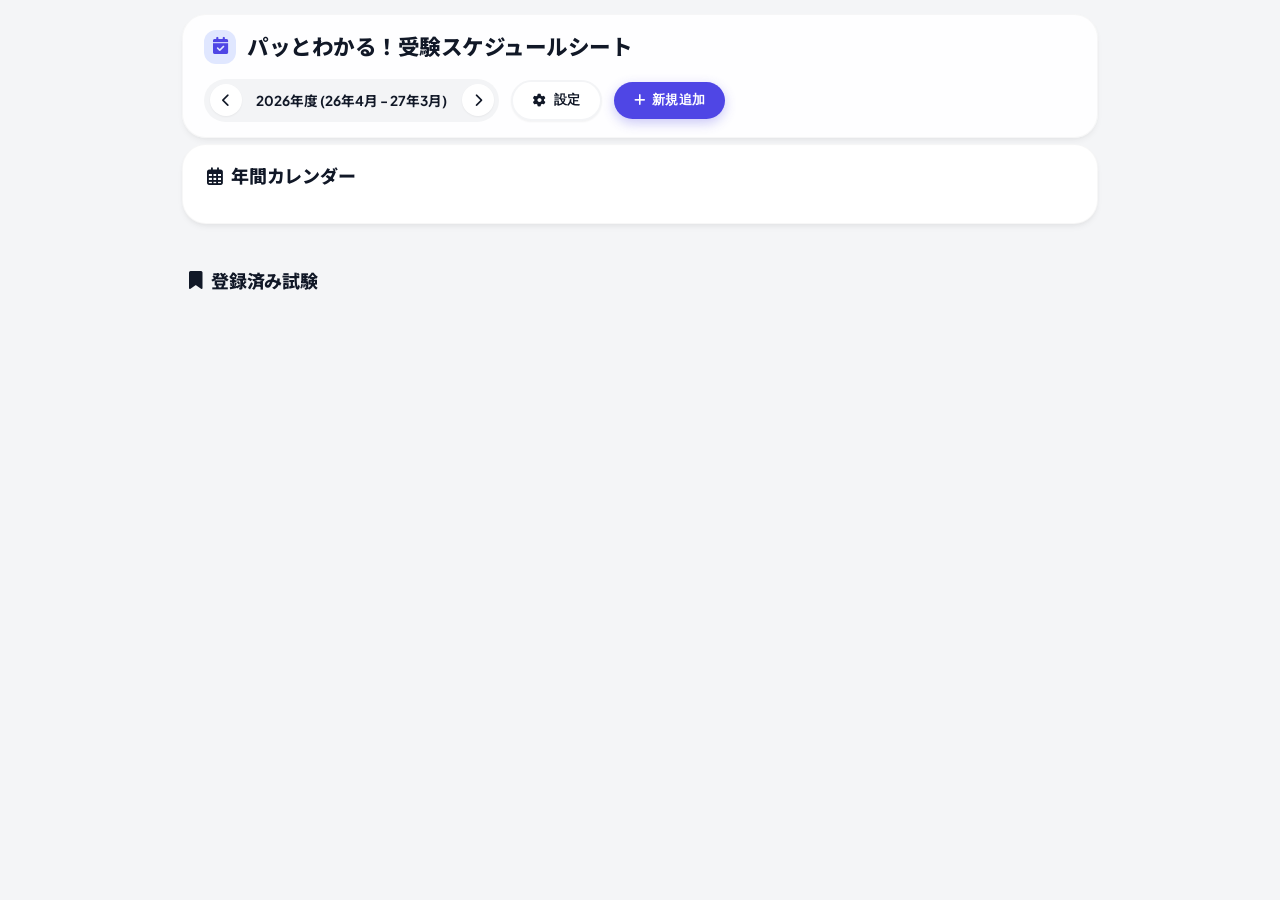
==== exam-scheduler/index.html @ 5efe6272 "Make Google login optional and move it to settings" ====
<!DOCTYPE html>
<html lang="ja">
<head>
    <meta charset="UTF-8">
    <meta name="viewport" content="width=device-width, initial-scale=1.0">
    <meta name="description" content="資格試験スケジュール管理アプリ - 年間カレンダーで一元管理">
    <title>資格試験 スケジュール管理</title>
    <link rel="preconnect" href="https://fonts.googleapis.com">
    <link rel="preconnect" href="https://fonts.gstatic.com" crossorigin>
    <link href="https://fonts.googleapis.com/css2?family=Inter:wght@300;400;500;600;700;800&family=Noto+Sans+JP:wght@300;400;500;600;700&display=swap" rel="stylesheet">
    <link rel="stylesheet" href="https://cdnjs.cloudflare.com/ajax/libs/font-awesome/6.5.1/css/all.min.css">
    <link rel="stylesheet" href="style.css">
</head>
<body>
    <div class="app-container">
        <!-- ヘッダー -->
        <header class="header">
            <h1>
                <a href="#" onclick="location.reload(); return false;" style="text-decoration:none; color:inherit; display:flex; align-items:center; gap:0.8rem;">
                    <i class="fas fa-calendar-check"></i> パッとわかる！受験スケジュールシート
                </a>
            </h1>
            <div class="header-actions">
                <!-- 年度切り替えUI -->
                <div class="fiscal-year-nav">
                    <button id="prev-year" aria-label="前の年度"><i class="fas fa-chevron-left"></i></button>
                    <span id="current-fiscal-year">2026年度 (26年4月 - 27年3月)</span>
                    <button id="next-year" aria-label="次の年度"><i class="fas fa-chevron-right"></i></button>
                </div>
                <button class="btn btn-secondary" id="btn-settings" title="データ管理"><i class="fas fa-cog"></i> <span class="action-text">設定</span></button>
                <button class="btn btn-primary" id="btn-add-exam"><i class="fas fa-plus"></i> <span class="action-text">新規追加</span></button>
            </div>
        </header>

        <!-- ミニカレンダー -->
        <section class="mini-calendar-section">
            <h2 class="section-heading"><i class="far fa-calendar-alt"></i> 年間カレンダー</h2>
            <div id="mini-calendar" class="mini-calendar-grid"></div>
        </section>



        <!-- 登録済み試験リスト -->
        <section>
            <h2 class="section-heading"><i class="fas fa-bookmark"></i> 登録済み試験</h2>
            <div id="exam-list" class="exam-list"></div>
        </section>
    </div>

    <!-- 試験登録・編集モーダル -->
    <div id="exam-modal" class="modal hidden">
        <div class="modal-content">
            <div class="modal-header">
                <h2 id="modal-title">資格試験を追加</h2>
                <button class="btn-close" id="btn-close-modal">&times;</button>
            </div>
            <div class="modal-body">
                <form id="exam-form">
                    <input type="hidden" id="exam-id">
                    <input type="hidden" id="edit-date-idx">
                    
                    <div class="form-group">
                        <label for="exam-name">資格試験名 <span class="required">*</span></label>
                        <input type="text" id="exam-name" required placeholder="例: TOEIC L&R, ITパスポート">
                        <div id="recent-exams-container" style="margin-top: 0.6rem; display: flex; gap: 0.5rem; flex-wrap: wrap; align-items: center;"></div>
                    </div>

                    <div id="exam-dates-container" class="exam-dates-container">
                        <!-- 日程行が動的に追加される -->
                    </div>
                    <button type="button" id="btn-add-date-row" class="btn btn-secondary" style="width: 100%; margin-bottom: 1rem;">
                        <i class="fas fa-plus"></i> 別の日程を追加
                    </button>
                    <button type="button" id="btn-delete-date" class="btn btn-secondary" style="width: 100%; margin-bottom: 1rem; color: var(--danger-color); border-color: var(--danger-color); display: none;">
                        <i class="fas fa-trash"></i> この日程を削除
                    </button>

                    <div class="form-actions">
                        <button type="button" id="btn-cancel" class="btn btn-secondary">キャンセル</button>
                        <button type="submit" class="btn btn-primary">保存する</button>
                    </div>
                </form>
            </div>
        </div>
    </div>

    <!-- 設定モーダル -->
    <div id="settings-modal" class="modal hidden">
        <div class="modal-content" style="max-width: 420px;">
            <div class="modal-header">
                <h2><i class="fas fa-cog"></i> データ管理・設定</h2>
                <button class="btn-close btn-close-large" id="btn-close-settings">&times;</button>
            </div>
            <div class="modal-body">
                <div class="setting-group">
                    <h3 class="setting-title"><i class="fas fa-cloud"></i> クラウド連携 (同期)</h3>
                    <div id="auth-unlogged">
                        <p class="setting-desc">Googleアカウントでログインすると、データをクラウドに保存し、複数の端末で同期できます。</p>
                        <button id="btn-login-google" class="btn btn-primary" style="width:100%;"><i class="fab fa-google"></i> Googleでログイン</button>
                    </div>
                    <div id="auth-logged" class="hidden">
                        <div style="display: flex; align-items: center; gap: 1rem; margin-bottom: 1rem;">
                            <img id="user-avatar" src="" alt="User" class="user-avatar" style="width:48px; height:48px;">
                            <div style="flex: 1; text-align: left; overflow: hidden;">
                                <div style="font-weight: 700; font-size: 0.95rem; color: var(--text-primary); white-space: nowrap; overflow: hidden; text-overflow: ellipsis;" id="user-name">ユーザー</div>
                                <div style="font-size: 0.75rem; color: var(--text-secondary); white-space: nowrap; overflow: hidden; text-overflow: ellipsis;" id="user-email">email@example.com</div>
                            </div>
                        </div>
                        <button id="btn-logout" class="btn btn-secondary" style="width:100%;"><i class="fas fa-sign-out-alt"></i> ログアウト</button>
                    </div>
                </div>
                <div class="setting-group">
                    <h3 class="setting-title"><i class="fas fa-download"></i> データのバックアップ</h3>
                    <p class="setting-desc">現在のすべてのデータをファイルとして書き出します。</p>
                    <button type="button" id="btn-export-data" class="btn btn-primary" style="width: 100%;"><i class="fas fa-download"></i> バックアップを保存</button>
                </div>
                <div class="setting-group">
                    <h3 class="setting-title"><i class="fas fa-upload"></i> データの復元</h3>
                    <p class="setting-desc">保存したファイルからデータを読み込みます。</p>
                    <label class="btn btn-secondary btn-file-upload">
                        <i class="fas fa-upload"></i> ファイルを選択して復元
                        <input type="file" id="file-import-data" accept=".json" style="display: none;">
                    </label>
                </div>
            </div>
        </div>
    </div>
    </div>

    <!-- Firebase SDK (Compat) -->
    <script src="https://www.gstatic.com/firebasejs/10.12.2/firebase-app-compat.js"></script>
    <script src="https://www.gstatic.com/firebasejs/10.12.2/firebase-auth-compat.js"></script>
    <script src="https://www.gstatic.com/firebasejs/10.12.2/firebase-firestore-compat.js"></script>

    <script src="app.js"></script>
    <script src="script.js"></script>
</body>
</html>
---- exam-scheduler/style.css ----
/* ===========================
   CSS Variables & Base (Vibrant SaaS / Bento UI)
   =========================== */
@import url('https://fonts.googleapis.com/css2?family=Plus+Jakarta+Sans:wght@400;500;600;700;800&family=Noto+Sans+JP:wght@400;500;700;900&display=swap');

:root {
    --primary-color: #4f46e5; /* Deep Indigo */
    --primary-hover: #4338ca;
    --primary-light: #e0e7ff;
    --secondary-color: #f97316; /* Vibrant Orange */
    --secondary-light: #ffedd5;
    
    --success-color: #10b981;
    --warning-color: #f59e0b;
    --danger-color: #ef4444;
    
    --bg-body: #f4f5f7; /* Very light gray for bento background */
    --bg-card: #ffffff;
    
    --text-primary: #111827; /* Near black */
    --text-secondary: #6b7280;
    
    --border-color: #e5e7eb;
    --border-light: #f3f4f6;
    
    --radius: 24px; /* Bento box heavy rounding */
    --radius-sm: 12px;
    --radius-pill: 9999px;
    
    --shadow-sm: 0 1px 2px 0 rgba(0, 0, 0, 0.05);
    --shadow: 0 4px 6px -1px rgba(0, 0, 0, 0.05), 0 2px 4px -1px rgba(0, 0, 0, 0.03);
    --shadow-lg: 0 10px 15px -3px rgba(0, 0, 0, 0.05), 0 4px 6px -2px rgba(0, 0, 0, 0.025);
    --shadow-hover: 0 20px 25px -5px rgba(0, 0, 0, 0.05), 0 10px 10px -5px rgba(0, 0, 0, 0.02);
}

*, *::before, *::after { margin: 0; padding: 0; box-sizing: border-box; }
html { scroll-behavior: smooth; font-size: 90%; }

body {
    font-family: 'Plus Jakarta Sans', 'Noto Sans JP', sans-serif;
    background: var(--bg-body);
    color: var(--text-primary);
    line-height: 1.6;
    padding-top: 10rem; /* Fixedヘッダーのための確実な余白 */
    padding-bottom: 3rem;
}

/* ===========================
   Layout & Cards (Bento Style)
   =========================== */
.app-container { max-width: 960px; margin: 0 auto; padding: 0 1.5rem; display: flex; flex-direction: column; gap: 1.5rem; }

/* Base Card Style */
.bento-card {
    background: var(--bg-card);
    border-radius: var(--radius);
    box-shadow: var(--shadow);
    border: 1px solid rgba(0,0,0,0.03);
    transition: transform 0.3s cubic-bezier(0.4, 0, 0.2, 1), box-shadow 0.3s cubic-bezier(0.4, 0, 0.2, 1);
}

.header {
    position: fixed;
    top: 1rem;
    left: 1.5rem;
    right: 1.5rem;
    z-index: 100;
    max-width: calc(960px - 3rem);
    margin: 0 auto;
    display: flex; align-items: center; justify-content: space-between;
    flex-wrap: wrap; gap: 1rem; 
    padding: 1rem 1.5rem; 
    background: rgba(255, 255, 255, 0.9);
    backdrop-filter: blur(10px); -webkit-backdrop-filter: blur(10px);
    border-radius: var(--radius); 
    box-shadow: var(--shadow);
    border: 1px solid rgba(0,0,0,0.03);
    transition: transform 0.4s cubic-bezier(0.4, 0, 0.2, 1), box-shadow 0.3s;
}

.header.header-hidden {
    transform: translateY(-150%);
    box-shadow: none;
}

.header h1 {
    font-size: 1.5rem; font-weight: 800; color: var(--text-primary);
    display: flex; align-items: center; gap: 0.8rem;
    letter-spacing: -0.5px;
}
.header h1 i { color: var(--primary-color); background: var(--primary-light); padding: 0.6rem; border-radius: var(--radius-sm); font-size: 1.2rem; }

.header-actions { display: flex; align-items: center; gap: 0.8rem; flex-wrap: wrap; }
@media (max-width: 768px) { .header-actions .action-text { display: none; } .header { padding: 1.5rem; } }

.fiscal-year-nav {
    display: flex; align-items: center; gap: 0.5rem;
    font-weight: 700; font-size: 0.95rem; color: var(--text-primary);
    background: var(--border-light); padding: 0.4rem; border-radius: var(--radius-pill);
}
.fiscal-year-nav button {
    background: var(--bg-card); border: none; box-shadow: var(--shadow-sm);
    border-radius: 50%; width: 32px; height: 32px; display: flex; align-items: center; justify-content: center;
    cursor: pointer; color: var(--text-primary); transition: all 0.2s;
}
.fiscal-year-nav button:hover { background: var(--primary-color); color: white; transform: scale(1.05); }
.fiscal-year-nav span { padding: 0 0.5rem; }

.section-heading {
    font-size: 1.25rem; font-weight: 800; margin: 0 0 1rem 0.5rem;
    display: flex; align-items: center; gap: 0.6rem;
    color: var(--text-primary); letter-spacing: -0.3px;
}

/* ===========================
   Buttons (Vibrant & Tactile)
   =========================== */
.btn {
    display: inline-flex; align-items: center; justify-content: center; gap: 0.5rem;
    padding: 0.7rem 1.4rem; border: none; border-radius: var(--radius-pill);
    font-weight: 700; font-size: 0.9rem; cursor: pointer; transition: all 0.2s cubic-bezier(0.4, 0, 0.2, 1);
    text-decoration: none; position: relative; letter-spacing: 0.2px;
}
.btn:active { transform: scale(0.96); }

.btn-primary { 
    background: var(--primary-color); color: white; 
    box-shadow: 0 4px 12px rgba(79, 70, 229, 0.3);
}
.btn-primary:hover { 
    background: var(--primary-hover); 
    transform: translateY(-2px); 
    box-shadow: 0 6px 16px rgba(79, 70, 229, 0.4); 
}

.btn-secondary { 
    background: var(--bg-card); color: var(--text-primary); 
    border: 2px solid var(--border-light); box-shadow: var(--shadow-sm);
}
.btn-secondary:hover { 
    border-color: var(--border-color); background: var(--border-light); 
    transform: translateY(-2px);
}

/* Archive button tooltip */
.btn-tooltip {
    display: none; position: absolute; bottom: calc(100% + 12px); left: 50%;
    transform: translateX(-50%); background: var(--text-primary); color: white;
    padding: 0.8rem 1.2rem; border-radius: var(--radius-sm); font-size: 0.8rem;
    font-weight: 500; white-space: nowrap; z-index: 100; box-shadow: var(--shadow-lg);
    line-height: 1.6; pointer-events: none;
}
.btn-tooltip::after {
    content: ''; position: absolute; top: 100%; left: 50%;
    transform: translateX(-50%); border: 6px solid transparent;
    border-top-color: var(--text-primary);
}
#btn-archive:hover .btn-tooltip { display: block; animation: tooltipFadeIn 0.2s ease forwards; }
@keyframes tooltipFadeIn { from { opacity: 0; transform: translateX(-50%) translateY(8px); } to { opacity: 1; transform: translateX(-50%) translateY(0); } }

/* ===========================
   Mini Calendar (Bento Grid)
   =========================== */
.mini-calendar-section {
    background: var(--bg-card); border-radius: var(--radius);
    padding: 1.2rem; box-shadow: var(--shadow); border: 1px solid rgba(0,0,0,0.03);
    margin-bottom: 1.5rem;
}
.mini-calendar-grid { display: grid; grid-template-columns: repeat(4, 1fr); gap: 0.8rem; }
@media (max-width: 1024px) { .mini-calendar-grid { grid-template-columns: repeat(3, 1fr); } }
@media (max-width: 768px) { .mini-calendar-grid { grid-template-columns: repeat(2, 1fr); gap: 0.5rem; } }

.mini-month {
    background: var(--bg-body); border-radius: var(--radius-sm);
    padding: 0.6rem;
}
.mini-month-name { text-align: left; font-weight: 800; font-size: 1rem; color: var(--text-primary); margin-bottom: 0.4rem; padding-left: 0.2rem; }
.mini-days-header { display: grid; grid-template-columns: repeat(7, 1fr); text-align: center; font-weight: 700; color: var(--text-secondary); font-size: 0.75rem; margin-bottom: 0.2rem; }
.mini-days-grid { display: grid; grid-template-columns: repeat(7, 1fr); text-align: center; gap: 1px; }
.mini-day {
    aspect-ratio: 1; display: flex; align-items: center; justify-content: center;
    font-size: 0.8rem; font-weight: 700; border-radius: 50%; position: relative; cursor: default;
    color: var(--text-primary); transition: all 0.2s;
}
.mini-day.empty { visibility: hidden; }

/* Vibrant highlights */
.mini-day.has-exam { background: var(--primary-color); color: white; box-shadow: 0 2px 8px rgba(79, 70, 229, 0.4); }
.mini-day.has-apply { background: var(--secondary-color); color: white; box-shadow: 0 2px 8px rgba(249, 115, 22, 0.4); }
.mini-day.has-apply-end { background: var(--danger-color); color: white; box-shadow: 0 2px 8px rgba(239, 68, 68, 0.4); }
.mini-day.has-both { background: linear-gradient(135deg, var(--primary-color), var(--secondary-color)); color: white; box-shadow: 0 2px 8px rgba(79, 70, 229, 0.3); }

.mini-day.has-exam-finished { background: var(--primary-light); color: var(--primary-color); border: 2px dashed #818cf8; font-weight: 800; }
.mini-day.has-apply-finished { background: var(--secondary-light); color: #c2410c; border: 2px dashed #fb923c; font-weight: 800; }
.mini-day.has-apply-end-finished { background: #fee2e2; color: #b91c1c; border: 2px dashed #f87171; font-weight: 800; }

.mini-day.has-apply-period { background: rgba(249, 115, 22, 0.15); border-top: 2px dotted rgba(249, 115, 22, 0.4); border-bottom: 2px dotted rgba(249, 115, 22, 0.4); border-radius: 0; }
.mini-day.has-apply-period-finished { background: rgba(249, 115, 22, 0.05); border-top: 2px dotted rgba(249, 115, 22, 0.2); border-bottom: 2px dotted rgba(249, 115, 22, 0.2); border-radius: 0; }

.mini-day.clickable { cursor: pointer; }
.mini-day.clickable:hover { transform: scale(1.2) translateY(-2px); z-index: 5; }

.mini-day:not(.has-exam):not(.has-apply):not(.has-both).day-sunday { color: var(--danger-color); }
.mini-day:not(.has-exam):not(.has-apply):not(.has-both).day-saturday { color: var(--primary-color); }

/* Today indicator */
.mini-day.is-today { 
    border: 2px solid var(--primary-color); font-weight: 900; 
}
.mini-day.is-today:not(.has-exam):not(.has-apply):not(.has-both) {
    color: var(--primary-color);
    background: white;
}

/* Modern Glass Tooltip */
.modern-tooltip {
    display: none; position: absolute; bottom: calc(100% + 12px); left: 50%;
    transform: translateX(-50%); 
    background: rgba(17, 24, 39, 0.85); backdrop-filter: blur(12px); -webkit-backdrop-filter: blur(12px);
    color: white; padding: 0.6rem 1rem;
    border-radius: var(--radius-sm); z-index: 50; min-width: 180px; 
    box-shadow: 0 10px 30px rgba(0,0,0,0.2);
    pointer-events: none; border: 1px solid rgba(255,255,255,0.1);
}
.modern-tooltip::after {
    content: ''; position: absolute; top: 100%; left: 50%;
    transform: translateX(-50%); border: 6px solid transparent;
    border-top-color: rgba(17, 24, 39, 0.85);
}
.mini-day:hover .modern-tooltip { display: block; animation: tooltipFadeIn 0.2s ease forwards; }
.tooltip-event { display: flex; align-items: center; gap: 0.5rem; padding: 0.4rem 0; font-size: 0.75rem; }
.tooltip-event + .tooltip-event, .tooltip-memo + .tooltip-event { border-top: 1px solid rgba(255,255,255,0.1); }
.tooltip-dot { width: 8px; height: 8px; border-radius: 50%; flex-shrink: 0; }
.tooltip-dot.exam { background: #818cf8; box-shadow: 0 0 8px #818cf8; }
.tooltip-dot.apply { background: #fb923c; box-shadow: 0 0 8px #fb923c; }
.tooltip-dot.apply-end { background: #ef4444; box-shadow: 0 0 8px #ef4444; }
.tooltip-name { flex: 1; white-space: nowrap; overflow: hidden; text-overflow: ellipsis; font-weight: 600; }
.tooltip-days { font-weight: 800; color: #a5b4fc; white-space: nowrap; }

/* Holiday Tooltip styling */
.tooltip-holiday {
    font-size: 0.75rem; font-weight: 700; color: #fca5a5; 
    margin-bottom: 0.3rem;
    display: flex; align-items: center; gap: 0.4rem;
}

/* ===========================
   Exam Cards (List View)
   =========================== */
.exam-list { display: grid; gap: 1.5rem; grid-template-columns: repeat(auto-fill, minmax(350px, 1fr)); }
.exam-card {
    background: var(--bg-card); border-radius: var(--radius);
    padding: 1.5rem; box-shadow: var(--shadow); border: 1px solid rgba(0,0,0,0.03);
    transition: all 0.3s cubic-bezier(0.4, 0, 0.2, 1);
    display: flex; flex-direction: column;
}
.exam-card:hover { box-shadow: var(--shadow-hover); transform: translateY(-4px); }

.exam-card-header { display: flex; justify-content: space-between; align-items: flex-start; margin-bottom: 1.2rem; gap: 1rem;}
.exam-card-title { font-size: 1.15rem; font-weight: 800; line-height: 1.3; color: var(--text-primary); }

.exam-status-badge {
    padding: 0.3rem 0.8rem; border-radius: var(--radius-pill); font-size: 0.7rem; font-weight: 800;
    white-space: nowrap; letter-spacing: 0.5px; text-transform: uppercase;
}
.status-planning { background: #f3f4f6; color: #4b5563; }
.status-applying { background: var(--secondary-light); color: #c2410c; }
.status-applied { background: var(--primary-light); color: var(--primary-color); }
.status-studying { background: #d1fae5; color: #047857; }
.status-finished { background: #f3e8ff; color: #6d28d9; }

.clickable-status { cursor: pointer; transition: all 0.2s; user-select: none; box-shadow: 0 2px 4px rgba(0,0,0,0.05); }
.clickable-status:hover { filter: brightness(0.95); transform: translateY(-1px); box-shadow: 0 4px 6px rgba(0,0,0,0.1); }
.clickable-status:active { transform: translateY(1px); box-shadow: none; }

/* Tabs */
.card-tabs { display: flex; background: var(--bg-body); padding: 0.3rem; border-radius: var(--radius-sm); margin-bottom: 1.2rem; }
.card-tab {
    flex: 1; background: none; border: none; padding: 0.5rem 0; border-radius: 8px;
    font-size: 0.8rem; font-weight: 700; color: var(--text-secondary);
    cursor: pointer; transition: all 0.2s;
}
.card-tab.active { background: var(--bg-card); color: var(--primary-color); box-shadow: var(--shadow-sm); }
.card-tab:hover:not(.active) { color: var(--text-primary); }
.card-tab-content { flex: 1; min-height: 240px; display: flex; flex-direction: column; justify-content: flex-start; }
.card-tab-content.hidden { display: none !important; }

/* Tab Content: Details */
.exam-details { background: var(--bg-body); padding: 1rem; border-radius: var(--radius-sm); }
.detail-row { display: flex; align-items: flex-start; gap: 0.8rem; margin-bottom: 0.8rem; font-size: 0.85rem; color: var(--text-secondary); }
.detail-row:last-child { margin-bottom: 0; }
.detail-row i { width: 16px; color: var(--primary-color); margin-top: 0.2rem; }
.exam-link-btn { color: var(--primary-color); text-decoration: none; font-weight: 700; background: var(--primary-light); padding: 0.2rem 0.6rem; border-radius: var(--radius-sm); transition: all 0.2s; }
.exam-link-btn:hover { background: var(--primary-color); color: white; }

.clickable-date { cursor: pointer; transition: color 0.2s; position: relative; display: inline-flex; align-items: center; }
.clickable-date:hover { color: var(--primary-color) !important; }
.clickable-date::after { content: '\f044'; font-family: "Font Awesome 6 Free"; font-weight: 900; margin-left: 0.5rem; font-size: 0.85em; opacity: 0; color: var(--primary-color); transition: all 0.2s; transform: translateX(-4px); }
.clickable-date:hover::after { opacity: 1; transform: translateX(0); }

/* Tab Content: Memo */
.memo-list { list-style: none; padding: 0; margin: 0 0 1rem 0; max-height: 200px; overflow-y: auto; padding-right: 0.5rem; display: flex; flex-direction: column; gap: 0.5rem; }
.memo-list::-webkit-scrollbar { width: 6px; }
.memo-list::-webkit-scrollbar-track { background: var(--bg-body); border-radius: 10px; }
.memo-list::-webkit-scrollbar-thumb { background: #cbd5e1; border-radius: 10px; }

.memo-item { padding: 0.8rem; background: var(--bg-body); border-radius: var(--radius-sm); position: relative; border-left: 3px solid var(--primary-color); }
.memo-header { display: flex; justify-content: space-between; margin-bottom: 0.3rem; padding-right: 1.5rem; }
.memo-badge { font-size: 0.65rem; font-weight: 800; background: var(--border-light); padding: 0.2rem 0.5rem; border-radius: var(--radius-pill); color: var(--text-secondary); }
.memo-text { font-size: 0.85rem; color: var(--text-primary); white-space: pre-wrap; line-height: 1.5; font-weight: 500; }
.memo-delete { position: absolute; top: 0.6rem; right: 0.6rem; background: none; border: none; color: var(--text-secondary); cursor: pointer; transition: color 0.2s; font-size: 1rem; }
.memo-delete:hover { color: var(--danger-color); transform: scale(1.1); }

.memo-input-group { display: flex; flex-direction: column; gap: 0.5rem; background: var(--bg-body); padding: 0.8rem; border-radius: var(--radius-sm); }
.memo-input-group textarea { width: 100%; padding: 0.6rem; border: 2px solid var(--border-light); border-radius: var(--radius-sm); font-size: 0.85rem; resize: vertical; min-height: 60px; font-family: inherit; font-weight: 500;}
.memo-input-group textarea:focus { outline: none; border-color: var(--primary-color); }
.memo-controls { display: flex; gap: 0.5rem; }
.memo-controls select { flex: 1; padding: 0.5rem; border: 2px solid var(--border-light); border-radius: var(--radius-sm); font-size: 0.8rem; font-weight: 600; color: var(--text-primary); cursor: pointer;}
.memo-controls button { padding: 0.5rem 1.2rem; background: var(--text-primary); color: white; border: none; border-radius: var(--radius-sm); font-weight: 700; cursor: pointer; transition: all 0.2s; }
.memo-controls button:hover { background: var(--primary-color); transform: translateY(-1px); }

/* Tooltip Memo */
.tooltip-memo { font-size: 0.7rem; color: rgba(255,255,255,0.9); display: flex; gap: 0.4rem; align-items: flex-start; line-height: 1.3; padding: 0.3rem 0; }
.tooltip-event + .tooltip-memo { border-top: 2px solid rgba(255,255,255,0.6); padding-top: 0.5rem; margin-top: 0.2rem; }
.tooltip-memo + .tooltip-memo { border-top: 1px dashed rgba(255,255,255,0.2); padding-top: 0.4rem; margin-top: 0.1rem; }
.tooltip-memo i { margin-top: 0.1rem; color: #fbbf24; }

/* Card Actions */
.exam-card-actions { display: flex; justify-content: flex-end; align-items: center; margin-top: 1.5rem; }
.action-buttons { display: flex; gap: 0.5rem; }
.btn-action {
    background: var(--bg-body); border: none; border-radius: 50%; width: 36px; height: 36px;
    display: flex; align-items: center; justify-content: center;
    cursor: pointer; color: var(--text-secondary); transition: all 0.2s;
    font-size: 0.9rem;
}
.btn-action:hover { background: var(--primary-light); color: var(--primary-color); transform: scale(1.1); }
.btn-delete:hover { background: #fee2e2; color: var(--danger-color); }

.empty-state { text-align: center; padding: 4rem 2rem; color: var(--text-secondary); grid-column: 1 / -1; background: var(--bg-card); border-radius: var(--radius); border: 2px dashed var(--border-light); }
.empty-state i { font-size: 3rem; margin-bottom: 1.5rem; display: block; color: var(--border-color); }
.empty-state p { font-weight: 600; font-size: 1.1rem; }

@keyframes pulseHighlight { 0%, 100% { box-shadow: var(--shadow); } 50% { box-shadow: 0 0 0 8px rgba(79, 70, 229, 0.2); } }
.highlight-pulse { animation: pulseHighlight 0.8s ease 2; border-color: var(--primary-color); }

/* ===========================
   Modals
   =========================== */
.modal {
    position: fixed; inset: 0; background: rgba(17, 24, 39, 0.6);
    backdrop-filter: blur(8px); -webkit-backdrop-filter: blur(8px);
    display: flex; align-items: center; justify-content: center; z-index: 1000; padding: 1rem;
    opacity: 1; visibility: visible; transition: all 0.3s;
}
.modal.hidden { opacity: 0; visibility: hidden; pointer-events: none; }
.modal-content {
    background: var(--bg-card); border-radius: var(--radius);
    width: 100%; max-width: 600px; max-height: 90vh; overflow-y: auto;
    box-shadow: 0 25px 50px -12px rgba(0, 0, 0, 0.25);
    transform: scale(1) translateY(0); transition: all 0.3s cubic-bezier(0.4, 0, 0.2, 1);
}
.modal.hidden .modal-content { transform: scale(0.95) translateY(20px); }

.modal-header {
    display: flex; align-items: center; justify-content: space-between;
    padding: 1.5rem 2rem; border-bottom: 1px solid var(--border-light); background: var(--bg-card);
    position: sticky; top: 0; z-index: 10; border-radius: var(--radius) var(--radius) 0 0;
}
.modal-header h2 { font-size: 1.3rem; font-weight: 800; display: flex; align-items: center; gap: 0.6rem; }
.modal-header h2 i { color: var(--primary-color); }
.modal-body { padding: 2rem; }

.btn-close {
    background: var(--bg-body); border: none; font-size: 1.2rem;
    cursor: pointer; color: var(--text-secondary); width: 36px; height: 36px;
    display: flex; align-items: center; justify-content: center;
    border-radius: 50%; transition: all 0.2s;
}
.btn-close:hover { background: #fee2e2; color: var(--danger-color); transform: rotate(90deg); }
.btn-close-large { width: 44px; height: 44px; font-size: 1.5rem; }

/* Form Fields */
.form-group { margin-bottom: 1.2rem; }
.form-group label { display: block; font-weight: 700; font-size: 0.85rem; margin-bottom: 0.4rem; color: var(--text-primary); }
.form-group input, .form-group select {
    width: 100%; padding: 0.8rem 1rem; border: 2px solid var(--border-light); background: var(--bg-body);
    border-radius: var(--radius-sm); font-size: 0.95rem; font-weight: 500; transition: all 0.2s;
    color: var(--text-primary); font-family: inherit;
}
.form-group input:focus, .form-group select:focus { outline: none; border-color: var(--primary-color); background: white; box-shadow: 0 0 0 4px var(--primary-light); }

.recent-exam-pill {
    background: var(--bg-body); border: 1px solid var(--border-color); padding: 0.2rem 0.6rem;
    border-radius: var(--radius-pill); font-size: 0.75rem; color: var(--text-secondary);
    cursor: pointer; transition: all 0.2s; font-weight: 600;
}
.recent-exam-pill:hover { background: var(--primary-light); color: var(--primary-color); border-color: var(--primary-color); transform: translateY(-1px); }
.form-row { display: grid; grid-template-columns: 1fr 1fr; gap: 1rem; }
.required { color: var(--danger-color); }
.form-actions { display: flex; justify-content: flex-end; gap: 1rem; margin-top: 2rem; padding-top: 1.5rem; border-top: 1px solid var(--border-light); }

.exam-dates-container { margin-bottom: 1rem; display: flex; flex-direction: column; gap: 1rem;}
.date-row-wrapper {
    position: relative; padding: 1.5rem;
    border: 2px solid var(--border-light); border-radius: var(--radius-sm);
    background: white; transition: border-color 0.2s;
}
.date-row-wrapper:focus-within { border-color: var(--primary-light); }
.btn-remove-date {
    position: absolute; top: -12px; right: -12px; background: white;
    border: 2px solid var(--border-light); color: var(--text-secondary); cursor: pointer; 
    width: 28px; height: 28px; border-radius: 50%; display: flex; align-items: center; justify-content: center;
    transition: all 0.2s; box-shadow: var(--shadow-sm); z-index: 2;
}
.btn-remove-date:hover { color: white; background: var(--danger-color); border-color: var(--danger-color); transform: scale(1.1); }

/* Settings Modal */
.setting-group { margin-bottom: 2rem; padding: 1.5rem; background: var(--bg-body); border-radius: var(--radius-sm); border: 1px solid var(--border-light); }
.setting-group:last-child { margin-bottom: 0; }
.setting-title { font-size: 1.1rem; font-weight: 800; margin-bottom: 0.5rem; display: flex; align-items: center; gap: 0.6rem; color: var(--text-primary); }
.setting-desc { font-size: 0.85rem; color: var(--text-secondary); margin-bottom: 1.2rem; font-weight: 500; line-height: 1.5; }
.btn-file-upload { width: 100%; text-align: center; display: block; cursor: pointer; background: white; border: 2px dashed var(--border-color); color: var(--text-primary); }
.btn-file-upload:hover { border-color: var(--primary-color); background: var(--primary-light); color: var(--primary-color); transform: none;}

@media (max-width: 600px) {
    .form-row { grid-template-columns: 1fr; gap: 0; }
    .study-stats { grid-template-columns: 1fr; }
    .header h1 { font-size: 1.2rem; }
    .annual-calendar { grid-template-columns: 1fr; }
}

/* ===========================
   Firebase Login & User Profile
   =========================== */
.login-overlay {
    position: fixed; top: 0; left: 0; width: 100vw; height: 100vh;
    background: rgba(243, 244, 246, 0.8);
    backdrop-filter: blur(12px); -webkit-backdrop-filter: blur(12px);
    display: flex; align-items: center; justify-content: center;
    z-index: 10000;
}
.login-overlay.hidden { display: none; }
.login-box {
    background: rgba(255, 255, 255, 0.95); padding: 3rem;
    border-radius: var(--radius); box-shadow: var(--shadow-lg);
    text-align: center; max-width: 400px; width: 90%;
    border: 1px solid rgba(255,255,255,0.5);
}
.login-box h2 { font-size: 1.8rem; margin-bottom: 1rem; color: var(--text-primary); font-weight: 800; }
.login-box p { font-size: 0.95rem; color: var(--text-secondary); line-height: 1.6; font-weight: 500; }

.user-profile { display: flex; align-items: center; gap: 0.8rem; }
.user-profile.hidden { display: none; }
.user-avatar { width: 36px; height: 36px; border-radius: 50%; object-fit: cover; border: 2px solid white; box-shadow: var(--shadow-sm); }
.btn-icon-only { padding: 0; width: 36px; height: 36px; border-radius: 50%; display: flex; align-items: center; justify-content: center; }
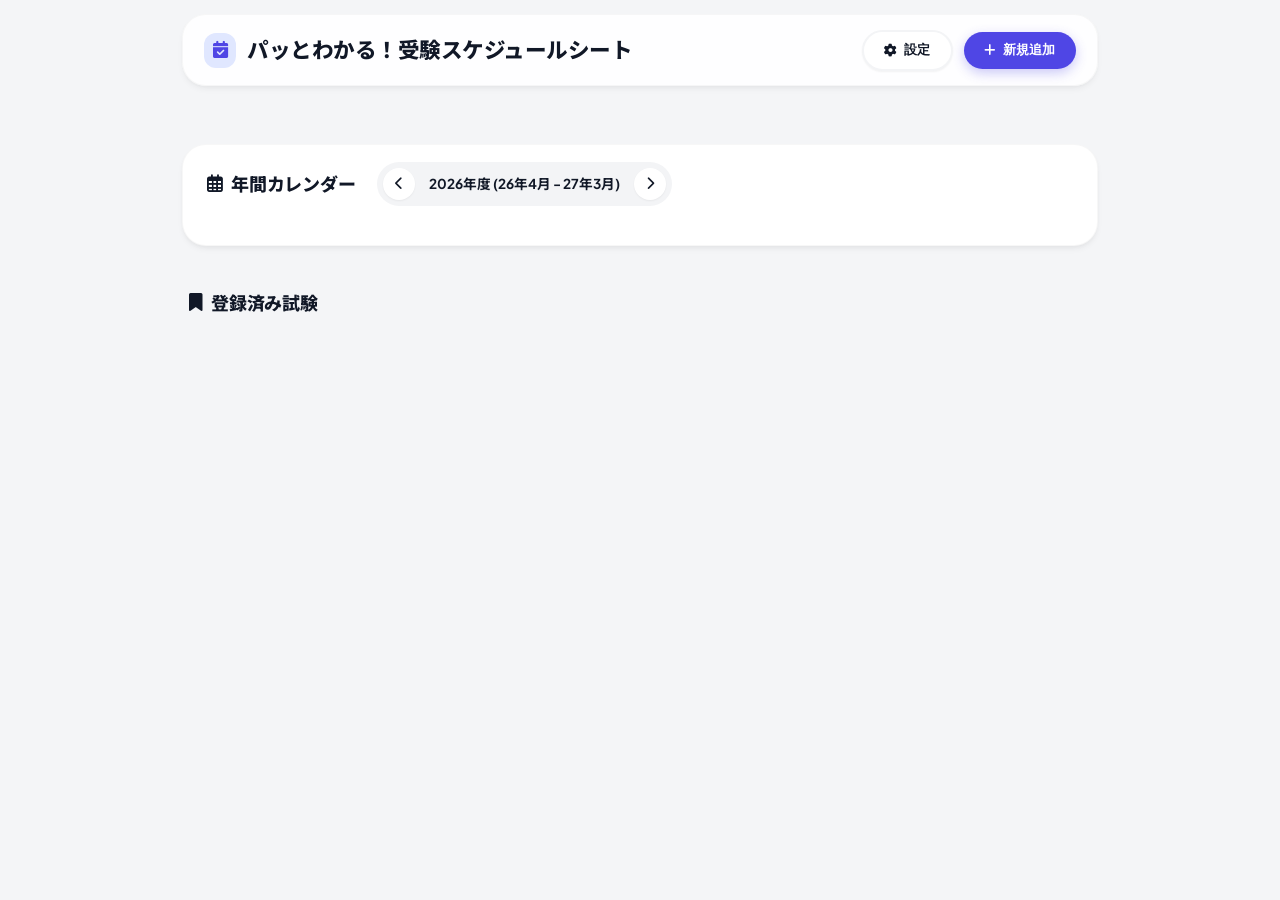
==== commit dce4727d: "Add dark mode, push notifications, and UI cleanup" ====
--- a/exam-scheduler/index.html
+++ b/exam-scheduler/index.html
@@ -21,12 +21,6 @@
                 </a>
             </h1>
             <div class="header-actions">
-                <!-- 年度切り替えUI -->
-                <div class="fiscal-year-nav">
-                    <button id="prev-year" aria-label="前の年度"><i class="fas fa-chevron-left"></i></button>
-                    <span id="current-fiscal-year">2026年度 (26年4月 - 27年3月)</span>
-                    <button id="next-year" aria-label="次の年度"><i class="fas fa-chevron-right"></i></button>
-                </div>
                 <button class="btn btn-secondary" id="btn-settings" title="データ管理"><i class="fas fa-cog"></i> <span class="action-text">設定</span></button>
                 <button class="btn btn-primary" id="btn-add-exam"><i class="fas fa-plus"></i> <span class="action-text">新規追加</span></button>
             </div>
@@ -34,7 +28,15 @@
 
         <!-- ミニカレンダー -->
         <section class="mini-calendar-section">
-            <h2 class="section-heading"><i class="far fa-calendar-alt"></i> 年間カレンダー</h2>
+            <div style="display: flex; align-items: center; justify-content: flex-start; gap: 1.5rem; margin-bottom: 1.5rem;">
+                <h2 class="section-heading" style="margin-bottom: 0;"><i class="far fa-calendar-alt"></i> 年間カレンダー</h2>
+                <!-- 年度切り替えUI -->
+                <div class="fiscal-year-nav">
+                    <button id="prev-year" aria-label="前の年度"><i class="fas fa-chevron-left"></i></button>
+                    <span id="current-fiscal-year">2026年度 (26年4月 - 27年3月)</span>
+                    <button id="next-year" aria-label="次の年度"><i class="fas fa-chevron-right"></i></button>
+                </div>
+            </div>
             <div id="mini-calendar" class="mini-calendar-grid"></div>
         </section>
 
@@ -110,17 +112,24 @@
                     </div>
                 </div>
                 <div class="setting-group">
-                    <h3 class="setting-title"><i class="fas fa-download"></i> データのバックアップ</h3>
-                    <p class="setting-desc">現在のすべてのデータをファイルとして書き出します。</p>
-                    <button type="button" id="btn-export-data" class="btn btn-primary" style="width: 100%;"><i class="fas fa-download"></i> バックアップを保存</button>
+                    <h3 class="setting-title"><i class="fas fa-bell"></i> プッシュ通知</h3>
+                    <div style="display: flex; align-items: center; justify-content: space-between;">
+                        <p class="setting-desc" style="margin-bottom: 0;">試験が近づいた際に通知でお知らせします。</p>
+                        <label class="toggle-switch">
+                            <input type="checkbox" id="toggle-notifications">
+                            <span class="slider"></span>
+                        </label>
+                    </div>
                 </div>
                 <div class="setting-group">
-                    <h3 class="setting-title"><i class="fas fa-upload"></i> データの復元</h3>
-                    <p class="setting-desc">保存したファイルからデータを読み込みます。</p>
-                    <label class="btn btn-secondary btn-file-upload">
-                        <i class="fas fa-upload"></i> ファイルを選択して復元
-                        <input type="file" id="file-import-data" accept=".json" style="display: none;">
-                    </label>
+                    <h3 class="setting-title"><i class="fas fa-moon"></i> ダークモード</h3>
+                    <div style="display: flex; align-items: center; justify-content: space-between;">
+                        <p class="setting-desc" style="margin-bottom: 0;">画面のテーマを暗い色に変更します。</p>
+                        <label class="toggle-switch">
+                            <input type="checkbox" id="toggle-darkmode">
+                            <span class="slider"></span>
+                        </label>
+                    </div>
                 </div>
             </div>
         </div>
--- a/exam-scheduler/style.css
+++ b/exam-scheduler/style.css
@@ -454,3 +454,39 @@
 .user-profile.hidden { display: none; }
 .user-avatar { width: 36px; height: 36px; border-radius: 50%; object-fit: cover; border: 2px solid white; box-shadow: var(--shadow-sm); }
 .btn-icon-only { padding: 0; width: 36px; height: 36px; border-radius: 50%; display: flex; align-items: center; justify-content: center; }
+
+/* ===========================
+   Settings UI & Toggles
+   =========================== */
+.toggle-switch { position: relative; display: inline-block; width: 50px; height: 26px; }
+.toggle-switch input { opacity: 0; width: 0; height: 0; }
+.toggle-switch .slider {
+    position: absolute; cursor: pointer; top: 0; left: 0; right: 0; bottom: 0;
+    background-color: var(--border-color); transition: .3s; border-radius: 34px;
+}
+.toggle-switch .slider:before {
+    position: absolute; content: ""; height: 20px; width: 20px; left: 3px; bottom: 3px;
+    background-color: white; transition: .3s; border-radius: 50%; box-shadow: var(--shadow-sm);
+}
+.toggle-switch input:checked + .slider { background-color: var(--primary-color); }
+.toggle-switch input:checked + .slider:before { transform: translateX(24px); }
+
+/* ===========================
+   Dark Mode Theme
+   =========================== */
+body.dark-mode {
+    --bg-body: #111827;
+    --bg-card: #1f2937;
+    --text-primary: #f9fafb;
+    --text-secondary: #9ca3af;
+    --border-color: #374151;
+    --border-light: #1f2937;
+    background: var(--bg-body);
+    color: var(--text-primary);
+}
+body.dark-mode .modal-content, body.dark-mode .setting-group, body.dark-mode .date-row-wrapper { background: var(--bg-card); border-color: var(--border-color); }
+body.dark-mode .mini-day.has-apply-period { background: rgba(249, 115, 22, 0.25); }
+body.dark-mode .mini-day.has-apply-period-finished { background: rgba(249, 115, 22, 0.1); }
+body.dark-mode input, body.dark-mode select, body.dark-mode textarea { background: #374151; color: #f9fafb; border-color: #4b5563; }
+body.dark-mode .btn-secondary { background: #374151; color: #f9fafb; border-color: #4b5563; }
+body.dark-mode .btn-secondary:hover { background: #4b5563; }
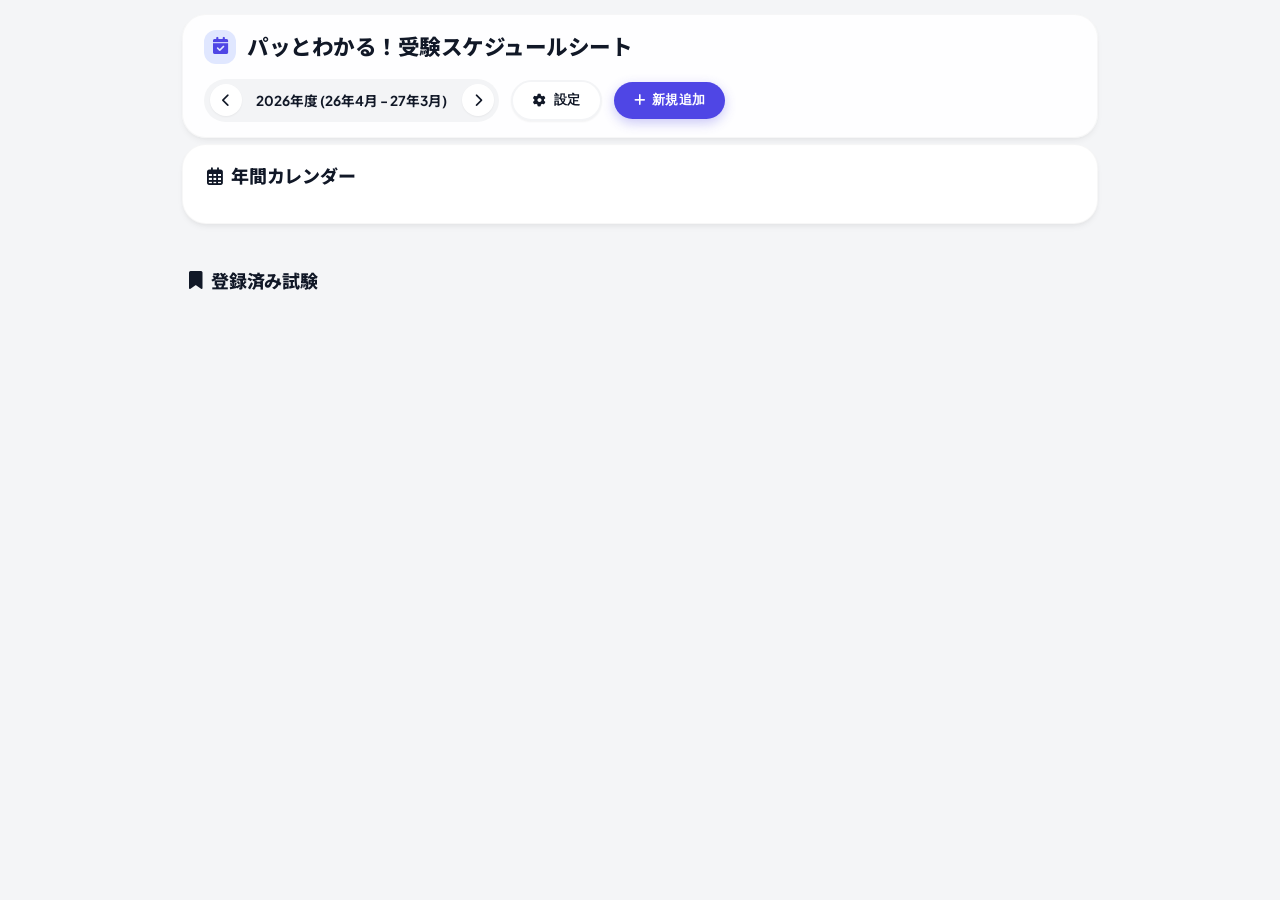
==== commit 7787d59a: "Revert "Add dark mode, push notifications, and UI cleanup" This reverts commit dce4727dd5972c8c9b38d" ====
--- a/exam-scheduler/index.html
+++ b/exam-scheduler/index.html
@@ -21,6 +21,12 @@
                 </a>
             </h1>
             <div class="header-actions">
+                <!-- 年度切り替えUI -->
+                <div class="fiscal-year-nav">
+                    <button id="prev-year" aria-label="前の年度"><i class="fas fa-chevron-left"></i></button>
+                    <span id="current-fiscal-year">2026年度 (26年4月 - 27年3月)</span>
+                    <button id="next-year" aria-label="次の年度"><i class="fas fa-chevron-right"></i></button>
+                </div>
                 <button class="btn btn-secondary" id="btn-settings" title="データ管理"><i class="fas fa-cog"></i> <span class="action-text">設定</span></button>
                 <button class="btn btn-primary" id="btn-add-exam"><i class="fas fa-plus"></i> <span class="action-text">新規追加</span></button>
             </div>
@@ -28,15 +34,7 @@
 
         <!-- ミニカレンダー -->
         <section class="mini-calendar-section">
-            <div style="display: flex; align-items: center; justify-content: flex-start; gap: 1.5rem; margin-bottom: 1.5rem;">
-                <h2 class="section-heading" style="margin-bottom: 0;"><i class="far fa-calendar-alt"></i> 年間カレンダー</h2>
-                <!-- 年度切り替えUI -->
-                <div class="fiscal-year-nav">
-                    <button id="prev-year" aria-label="前の年度"><i class="fas fa-chevron-left"></i></button>
-                    <span id="current-fiscal-year">2026年度 (26年4月 - 27年3月)</span>
-                    <button id="next-year" aria-label="次の年度"><i class="fas fa-chevron-right"></i></button>
-                </div>
-            </div>
+            <h2 class="section-heading"><i class="far fa-calendar-alt"></i> 年間カレンダー</h2>
             <div id="mini-calendar" class="mini-calendar-grid"></div>
         </section>
 
@@ -112,24 +110,17 @@
                     </div>
                 </div>
                 <div class="setting-group">
-                    <h3 class="setting-title"><i class="fas fa-bell"></i> プッシュ通知</h3>
-                    <div style="display: flex; align-items: center; justify-content: space-between;">
-                        <p class="setting-desc" style="margin-bottom: 0;">試験が近づいた際に通知でお知らせします。</p>
-                        <label class="toggle-switch">
-                            <input type="checkbox" id="toggle-notifications">
-                            <span class="slider"></span>
-                        </label>
-                    </div>
+                    <h3 class="setting-title"><i class="fas fa-download"></i> データのバックアップ</h3>
+                    <p class="setting-desc">現在のすべてのデータをファイルとして書き出します。</p>
+                    <button type="button" id="btn-export-data" class="btn btn-primary" style="width: 100%;"><i class="fas fa-download"></i> バックアップを保存</button>
                 </div>
                 <div class="setting-group">
-                    <h3 class="setting-title"><i class="fas fa-moon"></i> ダークモード</h3>
-                    <div style="display: flex; align-items: center; justify-content: space-between;">
-                        <p class="setting-desc" style="margin-bottom: 0;">画面のテーマを暗い色に変更します。</p>
-                        <label class="toggle-switch">
-                            <input type="checkbox" id="toggle-darkmode">
-                            <span class="slider"></span>
-                        </label>
-                    </div>
+                    <h3 class="setting-title"><i class="fas fa-upload"></i> データの復元</h3>
+                    <p class="setting-desc">保存したファイルからデータを読み込みます。</p>
+                    <label class="btn btn-secondary btn-file-upload">
+                        <i class="fas fa-upload"></i> ファイルを選択して復元
+                        <input type="file" id="file-import-data" accept=".json" style="display: none;">
+                    </label>
                 </div>
             </div>
         </div>
--- a/exam-scheduler/style.css
+++ b/exam-scheduler/style.css
@@ -454,39 +454,3 @@
 .user-profile.hidden { display: none; }
 .user-avatar { width: 36px; height: 36px; border-radius: 50%; object-fit: cover; border: 2px solid white; box-shadow: var(--shadow-sm); }
 .btn-icon-only { padding: 0; width: 36px; height: 36px; border-radius: 50%; display: flex; align-items: center; justify-content: center; }
-
-/* ===========================
-   Settings UI & Toggles
-   =========================== */
-.toggle-switch { position: relative; display: inline-block; width: 50px; height: 26px; }
-.toggle-switch input { opacity: 0; width: 0; height: 0; }
-.toggle-switch .slider {
-    position: absolute; cursor: pointer; top: 0; left: 0; right: 0; bottom: 0;
-    background-color: var(--border-color); transition: .3s; border-radius: 34px;
-}
-.toggle-switch .slider:before {
-    position: absolute; content: ""; height: 20px; width: 20px; left: 3px; bottom: 3px;
-    background-color: white; transition: .3s; border-radius: 50%; box-shadow: var(--shadow-sm);
-}
-.toggle-switch input:checked + .slider { background-color: var(--primary-color); }
-.toggle-switch input:checked + .slider:before { transform: translateX(24px); }
-
-/* ===========================
-   Dark Mode Theme
-   =========================== */
-body.dark-mode {
-    --bg-body: #111827;
-    --bg-card: #1f2937;
-    --text-primary: #f9fafb;
-    --text-secondary: #9ca3af;
-    --border-color: #374151;
-    --border-light: #1f2937;
-    background: var(--bg-body);
-    color: var(--text-primary);
-}
-body.dark-mode .modal-content, body.dark-mode .setting-group, body.dark-mode .date-row-wrapper { background: var(--bg-card); border-color: var(--border-color); }
-body.dark-mode .mini-day.has-apply-period { background: rgba(249, 115, 22, 0.25); }
-body.dark-mode .mini-day.has-apply-period-finished { background: rgba(249, 115, 22, 0.1); }
-body.dark-mode input, body.dark-mode select, body.dark-mode textarea { background: #374151; color: #f9fafb; border-color: #4b5563; }
-body.dark-mode .btn-secondary { background: #374151; color: #f9fafb; border-color: #4b5563; }
-body.dark-mode .btn-secondary:hover { background: #4b5563; }
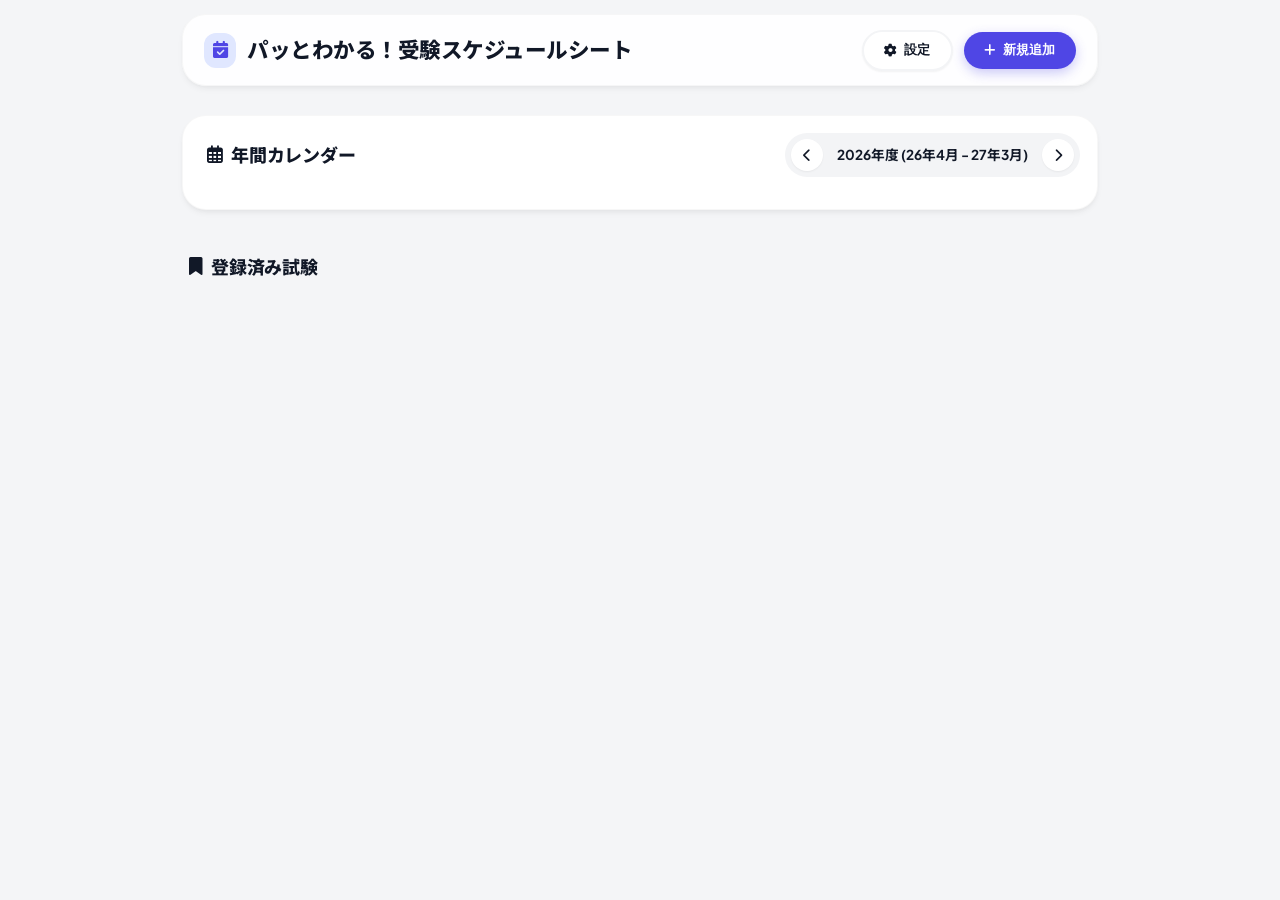
==== commit 0a3cfb31: "Optimize Exam Scheduler UI: Flatpickr calendars, Dark mode, Push notifications, and Layout fixes" ====
--- a/exam-scheduler/index.html
+++ b/exam-scheduler/index.html
@@ -9,6 +9,7 @@
     <link rel="preconnect" href="https://fonts.gstatic.com" crossorigin>
     <link href="https://fonts.googleapis.com/css2?family=Inter:wght@300;400;500;600;700;800&family=Noto+Sans+JP:wght@300;400;500;600;700&display=swap" rel="stylesheet">
     <link rel="stylesheet" href="https://cdnjs.cloudflare.com/ajax/libs/font-awesome/6.5.1/css/all.min.css">
+    <link rel="stylesheet" href="https://cdn.jsdelivr.net/npm/flatpickr/dist/flatpickr.min.css">
     <link rel="stylesheet" href="style.css">
 </head>
 <body>
@@ -21,12 +22,6 @@
                 </a>
             </h1>
             <div class="header-actions">
-                <!-- 年度切り替えUI -->
-                <div class="fiscal-year-nav">
-                    <button id="prev-year" aria-label="前の年度"><i class="fas fa-chevron-left"></i></button>
-                    <span id="current-fiscal-year">2026年度 (26年4月 - 27年3月)</span>
-                    <button id="next-year" aria-label="次の年度"><i class="fas fa-chevron-right"></i></button>
-                </div>
                 <button class="btn btn-secondary" id="btn-settings" title="データ管理"><i class="fas fa-cog"></i> <span class="action-text">設定</span></button>
                 <button class="btn btn-primary" id="btn-add-exam"><i class="fas fa-plus"></i> <span class="action-text">新規追加</span></button>
             </div>
@@ -34,7 +29,15 @@
 
         <!-- ミニカレンダー -->
         <section class="mini-calendar-section">
-            <h2 class="section-heading"><i class="far fa-calendar-alt"></i> 年間カレンダー</h2>
+            <div style="display: flex; align-items: center; justify-content: space-between; gap: 1.5rem; margin-bottom: 1rem; flex-wrap: wrap;">
+                <h2 class="section-heading" style="margin-bottom: 0;"><i class="far fa-calendar-alt"></i> 年間カレンダー</h2>
+                <!-- 年度切り替えUI -->
+                <div class="fiscal-year-nav">
+                    <button id="prev-year" aria-label="前の年度"><i class="fas fa-chevron-left"></i></button>
+                    <span id="current-fiscal-year">2026年度 (26年4月 - 27年3月)</span>
+                    <button id="next-year" aria-label="次の年度"><i class="fas fa-chevron-right"></i></button>
+                </div>
+            </div>
             <div id="mini-calendar" class="mini-calendar-grid"></div>
         </section>
 
@@ -110,18 +113,26 @@
                     </div>
                 </div>
                 <div class="setting-group">
-                    <h3 class="setting-title"><i class="fas fa-download"></i> データのバックアップ</h3>
-                    <p class="setting-desc">現在のすべてのデータをファイルとして書き出します。</p>
-                    <button type="button" id="btn-export-data" class="btn btn-primary" style="width: 100%;"><i class="fas fa-download"></i> バックアップを保存</button>
+                    <h3 class="setting-title"><i class="fas fa-bell"></i> プッシュ通知</h3>
+                    <div style="display: flex; align-items: center; justify-content: space-between;">
+                        <p class="setting-desc" style="margin-bottom: 0;">試験が近づいた際に通知でお知らせします。</p>
+                        <label class="toggle-switch">
+                            <input type="checkbox" id="toggle-notifications">
+                            <span class="slider"></span>
+                        </label>
+                    </div>
                 </div>
                 <div class="setting-group">
-                    <h3 class="setting-title"><i class="fas fa-upload"></i> データの復元</h3>
-                    <p class="setting-desc">保存したファイルからデータを読み込みます。</p>
-                    <label class="btn btn-secondary btn-file-upload">
-                        <i class="fas fa-upload"></i> ファイルを選択して復元
-                        <input type="file" id="file-import-data" accept=".json" style="display: none;">
-                    </label>
+                    <h3 class="setting-title"><i class="fas fa-moon"></i> ダークモード</h3>
+                    <div style="display: flex; align-items: center; justify-content: space-between;">
+                        <p class="setting-desc" style="margin-bottom: 0;">画面に目に優しい暗色テーマを適用します。</p>
+                        <label class="toggle-switch">
+                            <input type="checkbox" id="toggle-darkmode">
+                            <span class="slider"></span>
+                        </label>
+                    </div>
                 </div>
+
             </div>
         </div>
     </div>
@@ -132,6 +143,10 @@
     <script src="https://www.gstatic.com/firebasejs/10.12.2/firebase-auth-compat.js"></script>
     <script src="https://www.gstatic.com/firebasejs/10.12.2/firebase-firestore-compat.js"></script>
 
+    <!-- Flatpickr -->
+    <script src="https://cdn.jsdelivr.net/npm/flatpickr"></script>
+    <script src="https://cdn.jsdelivr.net/npm/flatpickr/dist/l10n/ja.js"></script>
+
     <script src="app.js"></script>
     <script src="script.js"></script>
 </body>
--- a/exam-scheduler/style.css
+++ b/exam-scheduler/style.css
@@ -35,13 +35,14 @@
 
 *, *::before, *::after { margin: 0; padding: 0; box-sizing: border-box; }
 html { scroll-behavior: smooth; font-size: 90%; }
+.hidden { display: none !important; }
 
 body {
     font-family: 'Plus Jakarta Sans', 'Noto Sans JP', sans-serif;
     background: var(--bg-body);
     color: var(--text-primary);
     line-height: 1.6;
-    padding-top: 10rem; /* Fixedヘッダーのための確実な余白 */
+    padding-top: 8rem; /* Fixedヘッダーのための十分な余白 */
     padding-bottom: 3rem;
 }
 
@@ -68,7 +69,7 @@
     max-width: calc(960px - 3rem);
     margin: 0 auto;
     display: flex; align-items: center; justify-content: space-between;
-    flex-wrap: wrap; gap: 1rem; 
+    flex-wrap: nowrap; gap: 1rem; overflow: hidden;
     padding: 1rem 1.5rem; 
     background: rgba(255, 255, 255, 0.9);
     backdrop-filter: blur(10px); -webkit-backdrop-filter: blur(10px);
@@ -87,6 +88,9 @@
     font-size: 1.5rem; font-weight: 800; color: var(--text-primary);
     display: flex; align-items: center; gap: 0.8rem;
     letter-spacing: -0.5px;
+    white-space: nowrap; overflow: hidden; text-overflow: ellipsis; min-width: 0; flex: 1;
+}
+.header h1 a { white-space: nowrap; overflow: hidden; text-overflow: ellipsis; display: flex; align-items: center; gap: 0.8rem; width: 100%;
 }
 .header h1 i { color: var(--primary-color); background: var(--primary-light); padding: 0.6rem; border-radius: var(--radius-sm); font-size: 1.2rem; }
 
@@ -454,3 +458,105 @@
 .user-profile.hidden { display: none; }
 .user-avatar { width: 36px; height: 36px; border-radius: 50%; object-fit: cover; border: 2px solid white; box-shadow: var(--shadow-sm); }
 .btn-icon-only { padding: 0; width: 36px; height: 36px; border-radius: 50%; display: flex; align-items: center; justify-content: center; }
+
+/* ===========================
+   Settings UI & Toggles
+   =========================== */
+.toggle-switch { position: relative; display: inline-block; width: 50px; height: 26px; }
+.toggle-switch input { opacity: 0; width: 0; height: 0; }
+.toggle-switch .slider {
+    position: absolute; cursor: pointer; top: 0; left: 0; right: 0; bottom: 0;
+    background-color: var(--border-color); transition: .3s; border-radius: 34px;
+}
+.toggle-switch .slider:before {
+    position: absolute; content: ""; height: 20px; width: 20px; left: 3px; bottom: 3px;
+    background-color: white; transition: .3s; border-radius: 50%; box-shadow: var(--shadow-sm);
+}
+.toggle-switch input:checked + .slider { background-color: var(--primary-color); }
+.toggle-switch input:checked + .slider:before { transform: translateX(24px); }
+
+/* ===========================
+   Material Design 2 Dark Theme
+   =========================== */
+body.dark-mode {
+    --bg-body: #121212;
+    --bg-card: #1E1E1E;
+    --text-primary: rgba(255, 255, 255, 0.87);
+    --text-secondary: rgba(255, 255, 255, 0.60);
+    --border-color: #333333;
+    --border-light: #2C2C2C;
+    --primary-color: #818CF8;
+    --primary-light: rgba(129, 140, 248, 0.15);
+    --secondary-color: #FB923C;
+    --secondary-light: rgba(251, 146, 60, 0.15);
+    --danger-color: #CF6679;
+    background: var(--bg-body);
+    color: var(--text-primary);
+}
+body.dark-mode .modal-content, body.dark-mode .setting-group, body.dark-mode .date-row-wrapper, body.dark-mode .login-box { background: var(--bg-card); border-color: var(--border-color); }
+body.dark-mode .mini-day.has-apply-period { background: rgba(251, 146, 60, 0.25); border-color: rgba(251, 146, 60, 0.6); }
+body.dark-mode .mini-day.has-apply-period-finished { background: rgba(251, 146, 60, 0.1); border-color: rgba(251, 146, 60, 0.3); }
+body.dark-mode input, body.dark-mode select, body.dark-mode textarea { background: #2C2C2C; color: var(--text-primary); border-color: #444444; }
+body.dark-mode .btn-secondary { background: #2C2C2C; color: var(--text-primary); border-color: #444444; }
+body.dark-mode .btn-secondary:hover { background: #383838; }
+body.dark-mode .modal-header { background: var(--bg-card); border-bottom-color: var(--border-color); }
+body.dark-mode .mini-month { background: #1E1E1E; }
+body.dark-mode .header { background: rgba(30, 30, 30, 0.9); border-color: var(--border-color); }
+
+/* ===========================
+   Flatpickr Custom Styles (React Day Picker style)
+   =========================== */
+.flatpickr-calendar {
+    font-family: inherit;
+    box-shadow: 0 4px 20px rgba(0,0,0,0.1) !important;
+    border: none !important;
+    border-radius: 16px !important;
+    padding: 8px !important;
+    box-sizing: content-box !important;
+    transform: scale(0.68) !important; /* !importantで一瞬元のサイズに戻るのを防ぐ */
+    transform-origin: bottom left; /* 上に開くため基点を下にする */
+    animation: none !important; /* 標準のフワッと開くアニメーションを無効化 */
+}
+.flatpickr-calendar.animate.open {
+    animation: none !important; /* アニメーションの完全無効化 */
+}
+.flatpickr-day {
+    border-radius: 50% !important;
+    color: var(--text-primary);
+    transition: all 0.2s;
+    font-weight: 500;
+}
+.flatpickr-day:hover, .flatpickr-day:focus {
+    background: var(--border-light) !important;
+    border-color: transparent !important;
+}
+.flatpickr-day.selected, .flatpickr-day.startRange, .flatpickr-day.endRange, .flatpickr-day.selected.inRange, .flatpickr-day.startRange.inRange, .flatpickr-day.endRange.inRange, .flatpickr-day.selected:focus, .flatpickr-day.startRange:focus, .flatpickr-day.endRange:focus, .flatpickr-day.selected:hover, .flatpickr-day.startRange:hover, .flatpickr-day.endRange:hover, .flatpickr-day.selected.prevMonthDay, .flatpickr-day.startRange.prevMonthDay, .flatpickr-day.endRange.prevMonthDay, .flatpickr-day.selected.nextMonthDay, .flatpickr-day.startRange.nextMonthDay, .flatpickr-day.endRange.nextMonthDay {
+    background: var(--primary-color) !important;
+    color: white !important;
+    border-color: transparent !important;
+    box-shadow: 0 4px 10px rgba(79, 70, 229, 0.3);
+}
+.flatpickr-day.today {
+    border-color: var(--primary-color) !important;
+    font-weight: 800;
+}
+.flatpickr-months .flatpickr-month {
+    color: var(--text-primary) !important;
+    fill: var(--text-primary) !important;
+}
+.flatpickr-current-month .flatpickr-monthDropdown-months {
+    font-weight: 700;
+}
+.flatpickr-weekday {
+    color: var(--text-secondary) !important;
+    font-weight: 600 !important;
+    font-size: 0.8rem;
+}
+
+/* Flatpickr Dark Mode Overrides */
+body.dark-mode .flatpickr-calendar { background: var(--bg-card); box-shadow: 0 4px 20px rgba(0,0,0,0.5) !important; }
+body.dark-mode .flatpickr-day { color: var(--text-primary); }
+body.dark-mode .flatpickr-day:hover { background: #333 !important; }
+body.dark-mode .flatpickr-day.selected { background: var(--primary-color) !important; color: white !important; }
+body.dark-mode .flatpickr-day.inRange, body.dark-mode .flatpickr-day:hover { background: var(--border-light); border-color: transparent; }
+body.dark-mode .flatpickr-time input { color: var(--text-primary); }
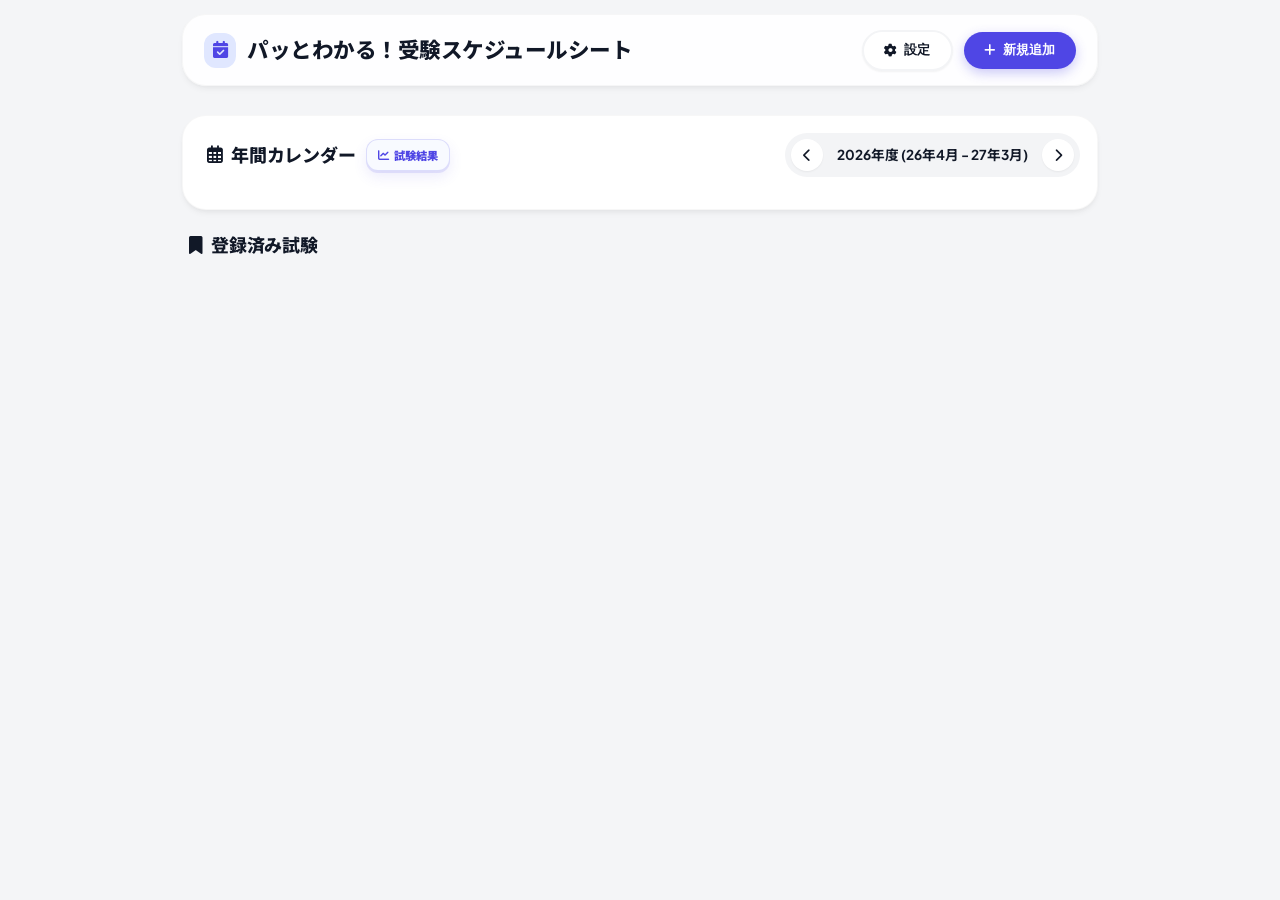
==== commit d77253a3: "Add exam results dashboard charts" ====
--- a/exam-scheduler/index.html
+++ b/exam-scheduler/index.html
@@ -27,27 +27,44 @@
             </div>
         </header>
 
-        <!-- ミニカレンダー -->
-        <section class="mini-calendar-section">
-            <div style="display: flex; align-items: center; justify-content: space-between; gap: 1.5rem; margin-bottom: 1rem; flex-wrap: wrap;">
-                <h2 class="section-heading" style="margin-bottom: 0;"><i class="far fa-calendar-alt"></i> 年間カレンダー</h2>
-                <!-- 年度切り替えUI -->
-                <div class="fiscal-year-nav">
-                    <button id="prev-year" aria-label="前の年度"><i class="fas fa-chevron-left"></i></button>
-                    <span id="current-fiscal-year">2026年度 (26年4月 - 27年3月)</span>
-                    <button id="next-year" aria-label="次の年度"><i class="fas fa-chevron-right"></i></button>
+        <section id="next-exam-pop" class="next-exam-pop hidden"></section>
+
+        <main id="schedule-view">
+            <!-- ミニカレンダー -->
+            <section class="mini-calendar-section">
+                <div style="display: flex; align-items: center; justify-content: space-between; gap: 1.5rem; margin-bottom: 1rem; flex-wrap: wrap;">
+                    <div class="calendar-heading-row">
+                        <h2 class="section-heading" style="margin-bottom: 0;"><i class="far fa-calendar-alt"></i> 年間カレンダー</h2>
+                        <button class="section-tool-btn" id="view-results-btn" type="button"><i class="fas fa-chart-line"></i> 試験結果</button>
+                    </div>
+                    <!-- 年度切り替えUI -->
+                    <div class="fiscal-year-nav">
+                        <button id="prev-year" aria-label="前の年度"><i class="fas fa-chevron-left"></i></button>
+                        <span id="current-fiscal-year">2026年度 (26年4月 - 27年3月)</span>
+                        <button id="next-year" aria-label="次の年度"><i class="fas fa-chevron-right"></i></button>
+                    </div>
                 </div>
-            </div>
-            <div id="mini-calendar" class="mini-calendar-grid"></div>
-        </section>
+                <div id="mini-calendar" class="mini-calendar-grid"></div>
+            </section>
 
 
 
-        <!-- 登録済み試験リスト -->
-        <section>
-            <h2 class="section-heading"><i class="fas fa-bookmark"></i> 登録済み試験</h2>
-            <div id="exam-list" class="exam-list"></div>
-        </section>
+            <!-- 登録済み試験リスト -->
+            <section>
+                <h2 class="section-heading"><i class="fas fa-bookmark"></i> 登録済み試験</h2>
+                <div id="exam-list" class="exam-list"></div>
+            </section>
+        </main>
+
+        <main id="results-view" class="hidden">
+            <section class="results-section">
+                <div class="results-heading-row">
+                    <h2 class="section-heading"><i class="fas fa-chart-line"></i> 試験結果</h2>
+                    <button class="section-tool-btn" id="view-schedule-btn" type="button"><i class="far fa-calendar-alt"></i> カレンダー</button>
+                </div>
+                <div id="results-dashboard"></div>
+            </section>
+        </main>
     </div>
 
     <!-- 試験登録・編集モーダル -->
@@ -61,11 +78,28 @@
                 <form id="exam-form">
                     <input type="hidden" id="exam-id">
                     <input type="hidden" id="edit-date-idx">
+
+                    <div class="form-group smart-entry-group">
+                        <label for="smart-schedule-input">文章から自動入力</label>
+                        <textarea id="smart-schedule-input" rows="3" placeholder="例: FP2級を2026年9月13日に受験。申込は7月1日から8月1日まで。10時開始。"></textarea>
+                        <button type="button" id="btn-parse-schedule" class="btn btn-secondary smart-entry-btn">
+                            <i class="fas fa-wand-magic-sparkles"></i> 読み取り
+                        </button>
+                    </div>
                     
                     <div class="form-group">
                         <label for="exam-name">資格試験名 <span class="required">*</span></label>
                         <input type="text" id="exam-name" required placeholder="例: TOEIC L&R, ITパスポート">
                         <div id="recent-exams-container" style="margin-top: 0.6rem; display: flex; gap: 0.5rem; flex-wrap: wrap; align-items: center;"></div>
+                    </div>
+
+                    <div class="form-group">
+                        <label for="result-type">結果の記録方法</label>
+                        <div class="result-type-switch" id="result-type-switch">
+                            <input type="hidden" id="result-type" value="passfail">
+                            <button type="button" class="result-type-option active" data-result-type="passfail">合否</button>
+                            <button type="button" class="result-type-option" data-result-type="score">スコア</button>
+                        </div>
                     </div>
 
                     <div id="exam-dates-container" class="exam-dates-container">
@@ -147,6 +181,10 @@
     <script src="https://cdn.jsdelivr.net/npm/flatpickr"></script>
     <script src="https://cdn.jsdelivr.net/npm/flatpickr/dist/l10n/ja.js"></script>
 
+    <!-- Highcharts -->
+    <script src="https://cdn.jsdelivr.net/npm/highcharts/highcharts.js"></script>
+    <script src="https://cdn.jsdelivr.net/npm/highcharts/modules/broken-axis.js"></script>
+
     <script src="app.js"></script>
     <script src="script.js"></script>
 </body>
--- a/exam-scheduler/style.css
+++ b/exam-scheduler/style.css
@@ -1,4 +1,4 @@
-/* ===========================
+﻿/* ===========================
    CSS Variables & Base (Vibrant SaaS / Bento UI)
    =========================== */
 @import url('https://fonts.googleapis.com/css2?family=Plus+Jakarta+Sans:wght@400;500;600;700;800&family=Noto+Sans+JP:wght@400;500;700;900&display=swap');
@@ -36,13 +36,14 @@
 *, *::before, *::after { margin: 0; padding: 0; box-sizing: border-box; }
 html { scroll-behavior: smooth; font-size: 90%; }
 .hidden { display: none !important; }
+body.modal-open { overflow: hidden; }
 
 body {
     font-family: 'Plus Jakarta Sans', 'Noto Sans JP', sans-serif;
     background: var(--bg-body);
     color: var(--text-primary);
     line-height: 1.6;
-    padding-top: 8rem; /* Fixedヘッダーのための十分な余白 */
+    padding-top: 8rem; /* Fixed郢晏･繝｣郢敖郢晢ｽｼ邵ｺ・ｮ邵ｺ貅假ｽ∫ｸｺ・ｮ陷岩・繝ｻ邵ｺ・ｪ闖ｴ蜥丞項 */
     padding-bottom: 3rem;
 }
 
@@ -93,9 +94,78 @@
 .header h1 a { white-space: nowrap; overflow: hidden; text-overflow: ellipsis; display: flex; align-items: center; gap: 0.8rem; width: 100%;
 }
 .header h1 i { color: var(--primary-color); background: var(--primary-light); padding: 0.6rem; border-radius: var(--radius-sm); font-size: 1.2rem; }
+.header h1 a:hover i {
+    animation: headerCalendarFlip 0.62s ease-in-out both;
+}
 
 .header-actions { display: flex; align-items: center; gap: 0.8rem; flex-wrap: wrap; }
+#btn-settings:hover i {
+    animation: headerGearTurn 0.72s ease-in-out both;
+}
+#btn-add-exam:hover i {
+    animation: headerPlusPop 0.54s ease-out both;
+}
+@keyframes headerCalendarFlip {
+    0%, 100% { transform: rotate(0deg) translateY(0); }
+    35% { transform: rotate(-7deg) translateY(-1px); }
+    70% { transform: rotate(5deg) translateY(1px); }
+}
+@keyframes headerGearTurn {
+    0% { transform: rotate(0deg); }
+    70% { transform: rotate(115deg); }
+    100% { transform: rotate(95deg); }
+}
+@keyframes headerPlusPop {
+    0%, 100% { transform: scale(1) rotate(0deg); }
+    45% { transform: scale(1.25) rotate(90deg); }
+    75% { transform: scale(0.94) rotate(90deg); }
+}
 @media (max-width: 768px) { .header-actions .action-text { display: none; } .header { padding: 1.5rem; } }
+
+.calendar-heading-row,
+.results-heading-row {
+    display: flex;
+    align-items: center;
+    gap: 0.75rem;
+    min-width: 0;
+}
+.results-heading-row .section-heading {
+    margin-bottom: 0;
+}
+.results-heading-row {
+    margin-bottom: 1rem;
+    flex-wrap: wrap;
+}
+.section-tool-btn {
+    border: 1px solid rgba(79, 70, 229, 0.16);
+    background: #F8FAFF;
+    color: var(--primary-color);
+    border-radius: var(--radius-sm);
+    padding: 0.48rem 0.76rem;
+    font: inherit;
+    font-size: 0.78rem;
+    font-weight: 900;
+    cursor: pointer;
+    display: inline-flex;
+    align-items: center;
+    justify-content: center;
+    gap: 0.38rem;
+    line-height: 1;
+    min-height: 2.25rem;
+    box-shadow: 0 2px 0 rgba(79, 70, 229, 0.12), 0 6px 14px rgba(79, 70, 229, 0.1);
+    white-space: nowrap;
+    transition: background 0.2s, color 0.2s, transform 0.2s, box-shadow 0.2s;
+}
+.section-tool-btn:hover {
+    background: var(--primary-color);
+    color: white;
+    transform: translateY(-1px);
+    box-shadow: 0 3px 0 rgba(49, 46, 129, 0.22), 0 8px 16px rgba(79, 70, 229, 0.18);
+}
+.section-tool-btn:active {
+    transform: translateY(0);
+    box-shadow: 0 1px 0 rgba(49, 46, 129, 0.18), 0 4px 10px rgba(79, 70, 229, 0.14);
+}
 
 .fiscal-year-nav {
     display: flex; align-items: center; gap: 0.5rem;
@@ -114,6 +184,135 @@
     font-size: 1.25rem; font-weight: 800; margin: 0 0 1rem 0.5rem;
     display: flex; align-items: center; gap: 0.6rem;
     color: var(--text-primary); letter-spacing: -0.3px;
+}
+
+.next-exam-pop {
+    display: flex;
+    align-items: center;
+    gap: 1rem;
+    padding: 1rem 1.1rem;
+    background: #F59E0B;
+    border: 1px solid rgba(180, 83, 9, 0.14);
+    border-left: 5px solid white;
+    border-radius: var(--radius-sm);
+    box-shadow: 0 12px 26px rgba(245, 158, 11, 0.28);
+}
+.next-exam-left {
+    min-width: 0;
+    flex: 0 1 42%;
+    display: flex;
+    align-items: center;
+    gap: 1rem;
+    border: none;
+    background: transparent;
+    padding: 0.45rem 0.6rem;
+    text-align: left;
+    font-family: inherit;
+    cursor: pointer;
+    border-radius: var(--radius-sm);
+    transition: background 0.2s, transform 0.2s;
+}
+.next-exam-left:hover {
+    background: rgba(255, 255, 255, 0.16);
+    transform: translateY(-1px);
+}
+.next-exam-icon {
+    width: 44px;
+    height: 44px;
+    border-radius: 50%;
+    display: flex;
+    align-items: center;
+    justify-content: center;
+    color: #F59E0B;
+    background: white;
+    flex-shrink: 0;
+}
+.next-exam-icon i {
+    transform-origin: center;
+}
+.next-exam-left:hover .next-exam-icon i {
+    animation: hourglassWiggle 0.72s ease-in-out both;
+}
+@keyframes hourglassWiggle {
+    0%, 100% { transform: rotate(0deg) translateY(0); }
+    25% { transform: rotate(-10deg) translateY(-1px); }
+    50% { transform: rotate(8deg) translateY(1px); }
+    75% { transform: rotate(-5deg) translateY(0); }
+}
+.next-exam-main {
+    min-width: 0;
+    flex: 1;
+    display: flex;
+    flex-direction: column;
+    line-height: 1.35;
+}
+.next-exam-label {
+    font-size: 0.72rem;
+    font-weight: 800;
+    color: rgba(255, 255, 255, 0.82);
+}
+.next-exam-main strong {
+    font-size: 1rem;
+    color: white;
+    white-space: nowrap;
+    overflow: hidden;
+    text-overflow: ellipsis;
+}
+.next-exam-main span:last-child {
+    font-size: 0.82rem;
+    color: rgba(255, 255, 255, 0.86);
+    font-weight: 600;
+}
+.next-exam-count {
+    flex-shrink: 0;
+    border: none;
+    border-radius: var(--radius-pill);
+    background: white;
+    color: #B45309;
+    padding: 0.65rem 1rem;
+    font-size: 1rem;
+    font-weight: 900;
+    white-space: nowrap;
+    cursor: pointer;
+    box-shadow: 0 4px 12px rgba(180, 83, 9, 0.18);
+    transition: transform 0.2s, box-shadow 0.2s;
+}
+.next-exam-count:hover {
+    transform: translateY(-1px);
+    box-shadow: 0 6px 16px rgba(180, 83, 9, 0.26);
+}
+.next-exam-notes {
+    flex: 1 1 0;
+    min-width: 200px;
+    border-left: 1px solid rgba(255, 255, 255, 0.32);
+    padding-left: 1rem;
+    display: flex;
+    flex-direction: column;
+    gap: 0.35rem;
+}
+.next-exam-memo {
+    display: flex;
+    align-items: flex-start;
+    gap: 0.45rem;
+    font-size: 0.78rem;
+    line-height: 1.35;
+    color: white;
+    font-weight: 600;
+}
+.next-exam-memo i {
+    color: white;
+    margin-top: 0.12rem;
+}
+.next-exam-memo span {
+    min-width: 0;
+    display: -webkit-box;
+    -webkit-line-clamp: 2;
+    -webkit-box-orient: vertical;
+    overflow: hidden;
+}
+.next-exam-memo.is-empty {
+    color: rgba(255, 255, 255, 0.78);
+    font-weight: 700;
 }
 
 /* ===========================
@@ -182,11 +381,55 @@
 .mini-days-header { display: grid; grid-template-columns: repeat(7, 1fr); text-align: center; font-weight: 700; color: var(--text-secondary); font-size: 0.75rem; margin-bottom: 0.2rem; }
 .mini-days-grid { display: grid; grid-template-columns: repeat(7, 1fr); text-align: center; gap: 1px; }
 .mini-day {
-    aspect-ratio: 1; display: flex; align-items: center; justify-content: center;
+    width: 100%; min-width: 0; aspect-ratio: 1; display: flex; align-items: center; justify-content: center;
     font-size: 0.8rem; font-weight: 700; border-radius: 50%; position: relative; cursor: default;
-    color: var(--text-primary); transition: all 0.2s;
+    color: var(--text-primary); transition: transform 0.2s, color 0.35s, background-color 0.35s, border-color 0.35s, box-shadow 0.35s;
+    z-index: 5;
+    isolation: isolate;
 }
 .mini-day.empty { visibility: hidden; }
+.mini-day.is-past .mini-day-number {
+    opacity: 0.38;
+    filter: saturate(0.55);
+}
+.mini-day.is-past .modern-tooltip :is(.tooltip-name, .tooltip-days, .tooltip-memo, .tooltip-holiday) {
+    opacity: 0.52;
+}
+.mini-event-badge {
+    position: absolute;
+    top: -0.32rem;
+    right: -0.32rem;
+    min-width: 1.15rem;
+    height: 1.15rem;
+    padding: 0 0.28rem;
+    display: inline-flex;
+    align-items: center;
+    justify-content: center;
+    border-radius: 999px;
+    background: #F8C9C9;
+    color: #7F1D1D;
+    border: 2px solid var(--bg-card);
+    box-shadow: 0 2px 7px rgba(127, 29, 29, 0.18);
+    font-size: 0.68rem;
+    font-weight: 900;
+    line-height: 1;
+    z-index: 4;
+    flex: none;
+}
+.calendar-hover-surface {
+    position: absolute;
+    inset: 0;
+    box-sizing: border-box;
+    border-radius: inherit;
+    pointer-events: none;
+    opacity: 0;
+    z-index: 0;
+}
+.mini-day-number {
+    position: relative;
+    z-index: 2;
+    flex: none;
+}
 
 /* Vibrant highlights */
 .mini-day.has-exam { background: var(--primary-color); color: white; box-shadow: 0 2px 8px rgba(79, 70, 229, 0.4); }
@@ -198,31 +441,55 @@
 .mini-day.has-apply-finished { background: var(--secondary-light); color: #c2410c; border: 2px dashed #fb923c; font-weight: 800; }
 .mini-day.has-apply-end-finished { background: #fee2e2; color: #b91c1c; border: 2px dashed #f87171; font-weight: 800; }
 
-.mini-day.has-apply-period { background: rgba(249, 115, 22, 0.15); border-top: 2px dotted rgba(249, 115, 22, 0.4); border-bottom: 2px dotted rgba(249, 115, 22, 0.4); border-radius: 0; }
-.mini-day.has-apply-period-finished { background: rgba(249, 115, 22, 0.05); border-top: 2px dotted rgba(249, 115, 22, 0.2); border-bottom: 2px dotted rgba(249, 115, 22, 0.2); border-radius: 0; }
+/* removed has-apply-period */
+/* removed has-apply-period-finished */
 
 .mini-day.clickable { cursor: pointer; }
-.mini-day.clickable:hover { transform: scale(1.2) translateY(-2px); z-index: 5; }
+.mini-day.clickable:hover { transform: scale(1.2) translateY(-2px); z-index: 8; }
+.mini-day.has-tooltip:hover { z-index: 150; }
+.apply-range-overlay {
+    position: fixed;
+    inset: 0;
+    width: 100vw;
+    height: 100vh;
+    pointer-events: none;
+    z-index: 4;
+}
+.apply-range-line {
+    animation: applyRangeReveal 0.16s ease-out both;
+    filter: drop-shadow(0 2px 5px rgba(17, 24, 39, 0.22));
+}
+.apply-range-line.calendar-hover-blink {
+    animation: calendarDatePulseHighlight 1s linear infinite;
+}
+@keyframes applyRangeReveal {
+    from { opacity: 0; stroke-dashoffset: 14; }
+    to { opacity: 1; stroke-dashoffset: 0; }
+}
 
 .mini-day:not(.has-exam):not(.has-apply):not(.has-both).day-sunday { color: var(--danger-color); }
 .mini-day:not(.has-exam):not(.has-apply):not(.has-both).day-saturday { color: var(--primary-color); }
 
 /* Today indicator */
 .mini-day.is-today { 
-    border: 2px solid var(--primary-color); font-weight: 900; 
-}
-.mini-day.is-today:not(.has-exam):not(.has-apply):not(.has-both) {
-    color: var(--primary-color);
-    background: white;
+    border-radius: 6px !important;
+    border: 2.5px solid #E11D48 !important;
+    font-weight: 900;
+    box-shadow: 0 0 0 1.5px rgba(225, 29, 72, 0.25) !important;
+}
+.mini-day.is-today:not([style*="background"]) {
+    color: #E11D48;
+    background: rgba(225, 29, 72, 0.08);
 }
 
 /* Modern Glass Tooltip */
 .modern-tooltip {
     display: none; position: absolute; bottom: calc(100% + 12px); left: 50%;
-    transform: translateX(-50%); 
+    transform: translateX(-50%) scale(0.8);
+    transform-origin: bottom center;
     background: rgba(17, 24, 39, 0.85); backdrop-filter: blur(12px); -webkit-backdrop-filter: blur(12px);
     color: white; padding: 0.6rem 1rem;
-    border-radius: var(--radius-sm); z-index: 50; min-width: 180px; 
+    border-radius: var(--radius-sm); z-index: 200; min-width: 180px; 
     box-shadow: 0 10px 30px rgba(0,0,0,0.2);
     pointer-events: none; border: 1px solid rgba(255,255,255,0.1);
 }
@@ -232,8 +499,29 @@
     border-top-color: rgba(17, 24, 39, 0.85);
 }
 .mini-day:hover .modern-tooltip { display: block; animation: tooltipFadeIn 0.2s ease forwards; }
-.tooltip-event { display: flex; align-items: center; gap: 0.5rem; padding: 0.4rem 0; font-size: 0.75rem; }
-.tooltip-event + .tooltip-event, .tooltip-memo + .tooltip-event { border-top: 1px solid rgba(255,255,255,0.1); }
+/* Tooltip below (for top-row months to avoid header overlap) */
+.tooltip-below .modern-tooltip {
+    bottom: auto; top: calc(100% + 12px);
+    transform: translateX(-50%) scale(0.8);
+    transform-origin: top center;
+}
+.tooltip-below .modern-tooltip::after {
+    top: auto; bottom: 100%;
+    border-top-color: transparent;
+    border-bottom-color: rgba(17, 24, 39, 0.85);
+}
+.tooltip-event-group {
+    margin: 0.35rem 0;
+    padding: 0.45rem 0.55rem;
+    border-left: 3px solid var(--event-color, #a5b4fc);
+    border-radius: 8px;
+    background: rgba(255,255,255,0.08);
+}
+.tooltip-event-group + .tooltip-event-group {
+    margin-top: 0.5rem;
+    border-top: 1px solid rgba(255,255,255,0.22);
+}
+.tooltip-event { display: flex; align-items: center; gap: 0.5rem; padding: 0.15rem 0; font-size: 0.85rem; }
 .tooltip-dot { width: 8px; height: 8px; border-radius: 50%; flex-shrink: 0; }
 .tooltip-dot.exam { background: #818cf8; box-shadow: 0 0 8px #818cf8; }
 .tooltip-dot.apply { background: #fb923c; box-shadow: 0 0 8px #fb923c; }
@@ -270,8 +558,6 @@
 .status-planning { background: #f3f4f6; color: #4b5563; }
 .status-applying { background: var(--secondary-light); color: #c2410c; }
 .status-applied { background: var(--primary-light); color: var(--primary-color); }
-.status-studying { background: #d1fae5; color: #047857; }
-.status-finished { background: #f3e8ff; color: #6d28d9; }
 
 .clickable-status { cursor: pointer; transition: all 0.2s; user-select: none; box-shadow: 0 2px 4px rgba(0,0,0,0.05); }
 .clickable-status:hover { filter: brightness(0.95); transform: translateY(-1px); box-shadow: 0 4px 6px rgba(0,0,0,0.1); }
@@ -325,7 +611,7 @@
 
 /* Tooltip Memo */
 .tooltip-memo { font-size: 0.7rem; color: rgba(255,255,255,0.9); display: flex; gap: 0.4rem; align-items: flex-start; line-height: 1.3; padding: 0.3rem 0; }
-.tooltip-event + .tooltip-memo { border-top: 2px solid rgba(255,255,255,0.6); padding-top: 0.5rem; margin-top: 0.2rem; }
+.tooltip-event + .tooltip-memo { border-top: 1px dashed rgba(255,255,255,0.22); padding-top: 0.45rem; margin-top: 0.3rem; }
 .tooltip-memo + .tooltip-memo { border-top: 1px dashed rgba(255,255,255,0.2); padding-top: 0.4rem; margin-top: 0.1rem; }
 .tooltip-memo i { margin-top: 0.1rem; color: #fbbf24; }
 
@@ -347,6 +633,47 @@
 
 @keyframes pulseHighlight { 0%, 100% { box-shadow: var(--shadow); } 50% { box-shadow: 0 0 0 8px rgba(79, 70, 229, 0.2); } }
 .highlight-pulse { animation: pulseHighlight 0.8s ease 2; border-color: var(--primary-color); }
+@keyframes datePulseHighlight {
+    0%, 100% { background: transparent; box-shadow: none; }
+    50% { background: var(--primary-light); box-shadow: inset 0 0 0 2px var(--primary-color), 0 0 0 5px rgba(79, 70, 229, 0.14); }
+}
+.date-highlight-pulse { animation: datePulseHighlight 0.8s ease 2; }
+@keyframes calendarDatePulseHighlight {
+    0% { opacity: 1; }
+    50% { opacity: 0; }
+    100% { opacity: 1; }
+}
+.calendar-date-highlight-pulse { z-index: 12; }
+.mini-day[data-exam-hover-ids]:hover,
+.calendar-hover-blink {
+    z-index: 12;
+}
+.mini-day.calendar-hover-blink {
+    transform: scale(1.2) translateY(-2px);
+}
+.mini-day.calendar-date-highlight-pulse,
+.mini-day[data-exam-hover-ids]:hover,
+.mini-day.calendar-hover-blink {
+    background: transparent !important;
+    border: 0 solid transparent !important;
+    box-shadow: none !important;
+    transition: transform 0.2s !important;
+}
+.mini-day.calendar-date-highlight-pulse .calendar-hover-surface {
+    background: var(--hover-blink-bg, currentColor);
+    border: var(--hover-blink-border, 0 solid transparent);
+    box-shadow: var(--hover-blink-shadow, none);
+    animation: calendarDatePulseHighlight 1s linear 2;
+    opacity: 1;
+}
+.mini-day[data-exam-hover-ids]:hover .calendar-hover-surface,
+.mini-day.calendar-hover-blink .calendar-hover-surface {
+    background: var(--hover-blink-bg, currentColor);
+    border: var(--hover-blink-border, 0 solid transparent);
+    box-shadow: var(--hover-blink-shadow, none);
+    animation: calendarDatePulseHighlight 1s linear infinite;
+    opacity: 1;
+}
 
 /* ===========================
    Modals
@@ -356,6 +683,7 @@
     backdrop-filter: blur(8px); -webkit-backdrop-filter: blur(8px);
     display: flex; align-items: center; justify-content: center; z-index: 1000; padding: 1rem;
     opacity: 1; visibility: visible; transition: all 0.3s;
+    overscroll-behavior: contain;
 }
 .modal.hidden { opacity: 0; visibility: hidden; pointer-events: none; }
 .modal-content {
@@ -363,6 +691,7 @@
     width: 100%; max-width: 600px; max-height: 90vh; overflow-y: auto;
     box-shadow: 0 25px 50px -12px rgba(0, 0, 0, 0.25);
     transform: scale(1) translateY(0); transition: all 0.3s cubic-bezier(0.4, 0, 0.2, 1);
+    overscroll-behavior: contain;
 }
 .modal.hidden .modal-content { transform: scale(0.95) translateY(20px); }
 
@@ -387,12 +716,21 @@
 /* Form Fields */
 .form-group { margin-bottom: 1.2rem; }
 .form-group label { display: block; font-weight: 700; font-size: 0.85rem; margin-bottom: 0.4rem; color: var(--text-primary); }
-.form-group input, .form-group select {
+.form-group input, .form-group select, .form-group textarea {
     width: 100%; padding: 0.8rem 1rem; border: 2px solid var(--border-light); background: var(--bg-body);
     border-radius: var(--radius-sm); font-size: 0.95rem; font-weight: 500; transition: all 0.2s;
     color: var(--text-primary); font-family: inherit;
 }
-.form-group input:focus, .form-group select:focus { outline: none; border-color: var(--primary-color); background: white; box-shadow: 0 0 0 4px var(--primary-light); }
+.form-group textarea { resize: none; min-height: 84px; line-height: 1.6; overflow-y: hidden; }
+.form-group input:focus, .form-group select:focus, .form-group textarea:focus { outline: none; border-color: var(--primary-color); background: white; box-shadow: 0 0 0 4px var(--primary-light); }
+.smart-entry-group {
+    padding: 1rem;
+    border: 1px solid var(--border-light);
+    border-radius: var(--radius-sm);
+    background: var(--bg-body);
+}
+.smart-entry-group textarea { background: var(--bg-card); }
+.smart-entry-btn { width: 100%; margin-top: 0.7rem; justify-content: center; }
 
 .recent-exam-pill {
     background: var(--bg-body); border: 1px solid var(--border-color); padding: 0.2rem 0.6rem;
@@ -418,6 +756,311 @@
     transition: all 0.2s; box-shadow: var(--shadow-sm); z-index: 2;
 }
 .btn-remove-date:hover { color: white; background: var(--danger-color); border-color: var(--danger-color); transform: scale(1.1); }
+.result-type-switch {
+    display: grid;
+    grid-template-columns: repeat(2, 1fr);
+    gap: 0.28rem;
+    padding: 0.28rem;
+    background: var(--bg-body);
+    border: 2px solid var(--border-light);
+    border-radius: var(--radius-sm);
+}
+.result-type-option {
+    border: none;
+    background: transparent;
+    color: var(--text-secondary);
+    border-radius: 8px;
+    padding: 0.65rem 0.8rem;
+    font: inherit;
+    font-size: 0.86rem;
+    font-weight: 900;
+    cursor: pointer;
+    transition: background 0.2s, color 0.2s, transform 0.2s, box-shadow 0.2s;
+}
+.result-type-option:hover {
+    color: var(--text-primary);
+}
+.result-type-option.active {
+    background: var(--bg-card);
+    color: var(--primary-color);
+    box-shadow: var(--shadow-sm);
+}
+
+/* Results View */
+.results-section {
+    background: transparent;
+}
+.result-panel {
+    background: var(--bg-card);
+    border: 1px solid rgba(0,0,0,0.03);
+    border-radius: var(--radius-sm);
+    box-shadow: var(--shadow);
+    padding: 1rem;
+    margin-bottom: 1rem;
+}
+.result-panel-head {
+    display: flex;
+    align-items: center;
+    justify-content: space-between;
+    gap: 1rem;
+    margin-bottom: 0.8rem;
+}
+.result-panel-head h3 {
+    font-size: 0.98rem;
+    color: var(--text-primary);
+    display: flex;
+    align-items: center;
+    gap: 0.5rem;
+}
+.result-panel-head span {
+    font-size: 0.75rem;
+    font-weight: 800;
+    color: var(--text-secondary);
+    background: var(--bg-body);
+    padding: 0.25rem 0.55rem;
+    border-radius: var(--radius-pill);
+}
+.score-chart-wrap {
+    width: 100%;
+    overflow: hidden;
+}
+.score-chart {
+    width: 100%;
+    min-height: 280px;
+}
+.score-chart-highcharts {
+    min-height: 320px;
+}
+.highcharts-container,
+.highcharts-root {
+    font-family: inherit !important;
+}
+.score-chart text {
+    fill: var(--text-secondary);
+    font-size: 0.72rem;
+    font-weight: 700;
+}
+.chart-axis {
+    stroke: var(--border-color);
+    stroke-width: 1.5;
+}
+.chart-guide {
+    stroke: var(--border-color);
+    stroke-width: 1;
+    opacity: 0.45;
+}
+.chart-grid-y {
+    stroke: var(--border-color);
+    stroke-width: 1;
+    opacity: 0.28;
+}
+.chart-guide-y {
+    stroke: var(--border-color);
+    stroke-width: 1;
+    opacity: 0.36;
+}
+.score-chart .chart-y-label {
+    font-size: 0.7rem;
+    font-weight: 800;
+}
+.score-chart .chart-score-y-label {
+    fill: var(--text-secondary);
+    font-size: 0.66rem;
+    font-weight: 900;
+}
+.score-chart .chart-x-label {
+    font-size: 0.68rem;
+    font-weight: 800;
+}
+.score-chart .chart-result-label {
+    fill: var(--text-primary);
+    font-size: 0.7rem;
+    font-weight: 900;
+}
+.chart-line {
+    fill: none;
+    stroke: var(--primary-color);
+    stroke-width: 4;
+    stroke-linecap: round;
+    stroke-linejoin: round;
+}
+.score-chart circle {
+    fill: var(--bg-card);
+    stroke: var(--primary-color);
+    stroke-width: 1.9;
+}
+.score-chart rect {
+    stroke: none;
+}
+.passfail-bar-pass {
+    fill: #EF4444;
+}
+.passfail-bar-fail {
+    fill: #3B82F6;
+}
+.result-chart-empty {
+    min-height: 160px;
+    display: flex;
+    align-items: center;
+    justify-content: center;
+    gap: 0.6rem;
+    color: var(--text-secondary);
+    background: var(--bg-body);
+    border-radius: var(--radius-sm);
+    font-weight: 700;
+    text-align: center;
+}
+.result-record-list {
+    display: grid;
+    grid-template-columns: repeat(3, minmax(0, 1fr));
+    gap: 0.65rem;
+}
+.result-record-card {
+    display: grid;
+    grid-template-columns: 1fr;
+    grid-template-rows: auto 1fr;
+    gap: 0.65rem;
+    padding: 0.78rem;
+    background: var(--bg-body);
+    border: 1px solid var(--border-light);
+    border-radius: var(--radius-sm);
+    min-width: 0;
+    min-height: 150px;
+}
+.result-record-main {
+    min-width: 0;
+}
+.result-record-exam-name {
+    display: block;
+    color: var(--text-secondary);
+    font-size: 0.76rem;
+    font-weight: 800;
+    line-height: 1.3;
+    overflow: hidden;
+    text-overflow: ellipsis;
+    white-space: nowrap;
+}
+.result-record-date {
+    display: inline-flex;
+    align-items: center;
+    margin-top: 0.35rem;
+    padding: 0.2rem 0;
+    border-radius: 0;
+    background: transparent;
+    color: var(--text-primary);
+    border-bottom: 2px solid var(--primary-color);
+    box-shadow: none;
+    font-size: 0.95rem;
+    line-height: 1.25;
+    font-weight: 900;
+    letter-spacing: 0;
+}
+.result-record-meta {
+    display: flex;
+    align-items: center;
+    justify-content: space-between;
+    gap: 0.45rem;
+    min-width: 0;
+    min-height: 3.4rem;
+}
+.result-type-pill {
+    display: inline-flex;
+    align-items: center;
+    border-radius: var(--radius-pill);
+    padding: 0;
+    background: transparent;
+    color: var(--text-primary);
+    border: none;
+    font-size: 0.78rem;
+    font-weight: 900;
+    line-height: 2rem;
+}
+.result-badge {
+    display: inline-flex;
+    align-items: center;
+    border-radius: var(--radius-pill);
+    padding: 0.25rem 0.65rem;
+    font-weight: 900;
+    font-size: 0.75rem;
+}
+.result-pass { background: rgba(52,211,153,0.18); color: #047857; }
+.result-fail { background: rgba(248,113,113,0.18); color: #B91C1C; }
+.result-empty { background: var(--border-light); color: var(--text-secondary); }
+.result-score-text {
+    font-weight: 900;
+    color: var(--primary-color);
+}
+.result-inline-score input {
+    border: 1px solid var(--border-light);
+    background: var(--bg-card);
+    color: var(--text-primary);
+    border-radius: var(--radius-sm);
+    padding: 0.42rem 0.55rem;
+    font: inherit;
+    font-size: 0.78rem;
+    font-weight: 800;
+    min-height: 2rem;
+}
+.result-inline-score input::-webkit-outer-spin-button,
+.result-inline-score input::-webkit-inner-spin-button {
+    -webkit-appearance: none;
+    margin: 0;
+}
+.result-inline-score input[type="number"] {
+    -moz-appearance: textfield;
+}
+.result-inline-score {
+    display: block;
+    min-width: 5.8rem;
+    flex: 1;
+}
+.result-inline-score input {
+    width: 100%;
+    min-width: 0;
+    text-align: center;
+}
+.result-passfail-switch {
+    display: grid;
+    grid-template-columns: repeat(3, minmax(0, 1fr));
+    gap: 0.18rem;
+    flex: 1;
+    min-width: 0;
+    padding: 0.22rem;
+    background: var(--bg-card);
+    border: 1px solid var(--border-light);
+    border-radius: var(--radius-sm);
+}
+.result-passfail-switch button {
+    border: none;
+    background: transparent;
+    color: var(--text-secondary);
+    border-radius: 7px;
+    min-height: 2rem;
+    padding: 0.35rem 0.3rem;
+    font: inherit;
+    font-size: 0.7rem;
+    font-weight: 900;
+    cursor: pointer;
+    white-space: nowrap;
+}
+.result-passfail-switch button.active {
+    background: var(--border-light);
+    color: var(--text-primary);
+}
+.result-passfail-switch button.active.is-pass {
+    background: rgba(52,211,153,0.18);
+    color: #047857;
+}
+.result-passfail-switch button.active.is-fail {
+    background: rgba(248,113,113,0.18);
+    color: #B91C1C;
+}
+
+@media (max-width: 1100px) {
+    .result-record-list {
+        grid-template-columns: repeat(2, minmax(0, 1fr));
+    }
+}
 
 /* Settings Modal */
 .setting-group { margin-bottom: 2rem; padding: 1.5rem; background: var(--bg-body); border-radius: var(--radius-sm); border: 1px solid var(--border-light); }
@@ -429,9 +1072,16 @@
 
 @media (max-width: 600px) {
     .form-row { grid-template-columns: 1fr; gap: 0; }
+    .calendar-heading-row { width: 100%; justify-content: space-between; }
+    .result-record-list { grid-template-columns: 1fr; }
+    .result-record-meta { justify-content: space-between; width: 100%; }
     .study-stats { grid-template-columns: 1fr; }
     .header h1 { font-size: 1.2rem; }
     .annual-calendar { grid-template-columns: 1fr; }
+    .next-exam-pop { align-items: stretch; flex-direction: column; }
+    .next-exam-left { align-items: flex-start; }
+    .next-exam-notes { width: 100%; min-width: 0; border-left: none; border-top: 1px solid rgba(255, 255, 255, 0.32); padding-left: 0; padding-top: 0.85rem; }
+    .next-exam-count { align-self: flex-end; font-size: 0.9rem; padding: 0.6rem 0.85rem; }
 }
 
 /* ===========================
@@ -494,8 +1144,8 @@
     color: var(--text-primary);
 }
 body.dark-mode .modal-content, body.dark-mode .setting-group, body.dark-mode .date-row-wrapper, body.dark-mode .login-box { background: var(--bg-card); border-color: var(--border-color); }
-body.dark-mode .mini-day.has-apply-period { background: rgba(251, 146, 60, 0.25); border-color: rgba(251, 146, 60, 0.6); }
-body.dark-mode .mini-day.has-apply-period-finished { background: rgba(251, 146, 60, 0.1); border-color: rgba(251, 146, 60, 0.3); }
+/* body.dark-mode .mini-day.has-apply-period { background: rgba(251, 146, 60, 0.25); border-color: rgba(251, 146, 60, 0.6); } */
+/* body.dark-mode .mini-day.has-apply-period-finished { background: rgba(251, 146, 60, 0.1); border-color: rgba(251, 146, 60, 0.3); } */
 body.dark-mode input, body.dark-mode select, body.dark-mode textarea { background: #2C2C2C; color: var(--text-primary); border-color: #444444; }
 body.dark-mode .btn-secondary { background: #2C2C2C; color: var(--text-primary); border-color: #444444; }
 body.dark-mode .btn-secondary:hover { background: #383838; }
@@ -513,12 +1163,12 @@
     border-radius: 16px !important;
     padding: 8px !important;
     box-sizing: content-box !important;
-    transform: scale(0.68) !important; /* !importantで一瞬元のサイズに戻るのを防ぐ */
-    transform-origin: bottom left; /* 上に開くため基点を下にする */
-    animation: none !important; /* 標準のフワッと開くアニメーションを無効化 */
+    transform: scale(0.68) !important; /* !important邵ｺ・ｧ闕ｳﾂ霑ｸ・ｬ陷医・繝ｻ郢ｧ・ｵ郢ｧ・､郢ｧ・ｺ邵ｺ・ｫ隰鯉ｽｻ郢ｧ荵昴・郢ｧ蟶昜ｺ溽ｸｺ繝ｻ*/
+    transform-origin: bottom left; /* 闕ｳ鄙ｫ竊馴ｫ｢荵晢ｿ･邵ｺ貅假ｽ∬搏・ｺ霓､・ｹ郢ｧ蜑・ｽｸ荵昶・邵ｺ蜷ｶ・・*/
+    animation: none !important; /* 隶灘綜・ｺ謔ｶ繝ｻ郢晁ｼ釆｡郢昴・竊帝ｫ｢荵晢ｿ･郢ｧ・｢郢昜ｹ斟鍋ｹ晢ｽｼ郢ｧ・ｷ郢晢ｽｧ郢晢ｽｳ郢ｧ蝣､笏瑚怏・ｹ陋ｹ繝ｻ*/
 }
 .flatpickr-calendar.animate.open {
-    animation: none !important; /* アニメーションの完全無効化 */
+    animation: none !important; /* 郢ｧ・｢郢昜ｹ斟鍋ｹ晢ｽｼ郢ｧ・ｷ郢晢ｽｧ郢晢ｽｳ邵ｺ・ｮ陞ｳ謔溘・霎滂ｽ｡陷会ｽｹ陋ｹ繝ｻ*/
 }
 .flatpickr-day {
     border-radius: 50% !important;
@@ -560,3 +1210,6 @@
 body.dark-mode .flatpickr-day.selected { background: var(--primary-color) !important; color: white !important; }
 body.dark-mode .flatpickr-day.inRange, body.dark-mode .flatpickr-day:hover { background: var(--border-light); border-color: transparent; }
 body.dark-mode .flatpickr-time input { color: var(--text-primary); }
+
+
+
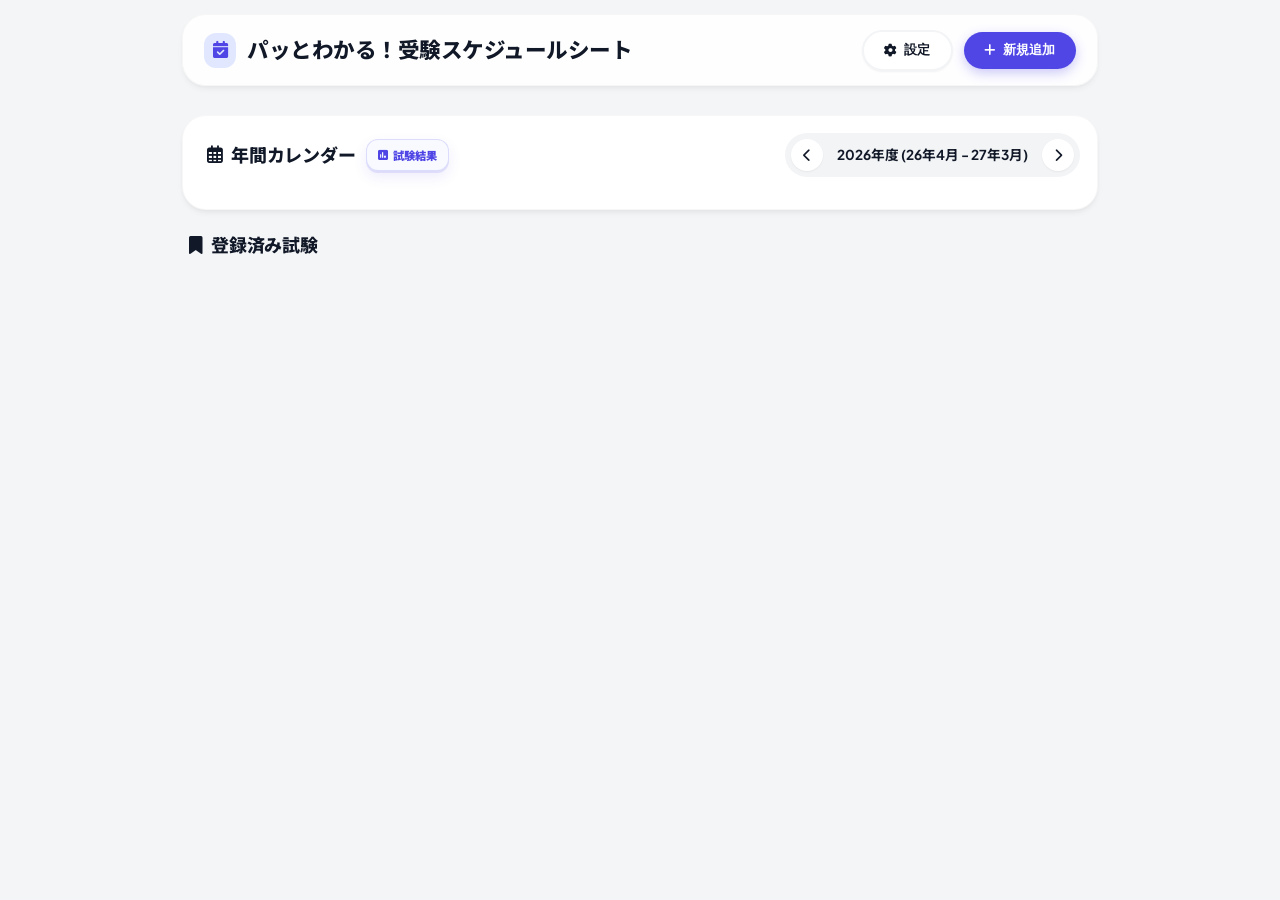
==== commit 5483ec76: "Refine results timeline and exam schedule controls" ====
--- a/exam-scheduler/index.html
+++ b/exam-scheduler/index.html
@@ -35,7 +35,7 @@
                 <div style="display: flex; align-items: center; justify-content: space-between; gap: 1.5rem; margin-bottom: 1rem; flex-wrap: wrap;">
                     <div class="calendar-heading-row">
                         <h2 class="section-heading" style="margin-bottom: 0;"><i class="far fa-calendar-alt"></i> 年間カレンダー</h2>
-                        <button class="section-tool-btn" id="view-results-btn" type="button"><i class="fas fa-chart-line"></i> 試験結果</button>
+                        <button class="section-tool-btn" id="view-results-btn" type="button"><i class="fas fa-square-poll-vertical"></i> 試験結果</button>
                     </div>
                     <!-- 年度切り替えUI -->
                     <div class="fiscal-year-nav">
@@ -59,7 +59,7 @@
         <main id="results-view" class="hidden">
             <section class="results-section">
                 <div class="results-heading-row">
-                    <h2 class="section-heading"><i class="fas fa-chart-line"></i> 試験結果</h2>
+                    <h2 class="section-heading"><i class="fas fa-square-poll-vertical"></i> 試験結果</h2>
                     <button class="section-tool-btn" id="view-schedule-btn" type="button"><i class="far fa-calendar-alt"></i> カレンダー</button>
                 </div>
                 <div id="results-dashboard"></div>
@@ -91,15 +91,6 @@
                         <label for="exam-name">資格試験名 <span class="required">*</span></label>
                         <input type="text" id="exam-name" required placeholder="例: TOEIC L&R, ITパスポート">
                         <div id="recent-exams-container" style="margin-top: 0.6rem; display: flex; gap: 0.5rem; flex-wrap: wrap; align-items: center;"></div>
-                    </div>
-
-                    <div class="form-group">
-                        <label for="result-type">結果の記録方法</label>
-                        <div class="result-type-switch" id="result-type-switch">
-                            <input type="hidden" id="result-type" value="passfail">
-                            <button type="button" class="result-type-option active" data-result-type="passfail">合否</button>
-                            <button type="button" class="result-type-option" data-result-type="score">スコア</button>
-                        </div>
                     </div>
 
                     <div id="exam-dates-container" class="exam-dates-container">
--- a/exam-scheduler/style.css
+++ b/exam-scheduler/style.css
@@ -539,12 +539,15 @@
 /* ===========================
    Exam Cards (List View)
    =========================== */
-.exam-list { display: grid; gap: 1.5rem; grid-template-columns: repeat(auto-fill, minmax(350px, 1fr)); }
+.exam-list { columns: 350px; column-gap: 1.5rem; }
 .exam-card {
     background: var(--bg-card); border-radius: var(--radius);
     padding: 1.5rem; box-shadow: var(--shadow); border: 1px solid rgba(0,0,0,0.03);
     transition: all 0.3s cubic-bezier(0.4, 0, 0.2, 1);
-    display: flex; flex-direction: column;
+    display: inline-flex; flex-direction: column;
+    width: 100%;
+    break-inside: avoid;
+    margin-bottom: 1.5rem;
 }
 .exam-card:hover { box-shadow: var(--shadow-hover); transform: translateY(-4px); }
 
@@ -574,6 +577,10 @@
 .card-tab:hover:not(.active) { color: var(--text-primary); }
 .card-tab-content { flex: 1; min-height: 240px; display: flex; flex-direction: column; justify-content: flex-start; }
 .card-tab-content.hidden { display: none !important; }
+.exam-details-content {
+    flex: 0 0 auto;
+    min-height: 0;
+}
 
 /* Tab Content: Details */
 .exam-details { background: var(--bg-body); padding: 1rem; border-radius: var(--radius-sm); }
@@ -584,9 +591,99 @@
 .exam-link-btn:hover { background: var(--primary-color); color: white; }
 
 .clickable-date { cursor: pointer; transition: color 0.2s; position: relative; display: inline-flex; align-items: center; }
-.clickable-date:hover { color: var(--primary-color) !important; }
+.clickable-date:hover,
+.exam-date-actions:hover .clickable-date {
+    color: var(--primary-color) !important;
+}
 .clickable-date::after { content: '\f044'; font-family: "Font Awesome 6 Free"; font-weight: 900; margin-left: 0.5rem; font-size: 0.85em; opacity: 0; color: var(--primary-color); transition: all 0.2s; transform: translateX(-4px); }
-.clickable-date:hover::after { opacity: 1; transform: translateX(0); }
+.clickable-date:hover::after,
+.exam-date-actions:hover .clickable-date::after {
+    opacity: 1;
+    transform: translateX(0);
+}
+.exam-date-actions {
+    display: inline-flex;
+    align-items: center;
+    min-width: 0;
+}
+.date-delete-btn {
+    border: none;
+    background: transparent;
+    color: var(--danger-color);
+    width: 1.55rem;
+    height: 1.55rem;
+    margin-left: 0.28rem;
+    border-radius: 50%;
+    display: inline-flex;
+    align-items: center;
+    justify-content: center;
+    cursor: pointer;
+    opacity: 0;
+    transform: translateX(-4px);
+    transition: opacity 0.2s, transform 0.2s, background 0.2s, color 0.2s;
+}
+.exam-date-actions:hover .date-delete-btn,
+.date-delete-btn:focus-visible {
+    opacity: 1;
+    transform: translateX(0);
+}
+.date-delete-btn:hover {
+    background: #FEE2E2;
+    color: #B91C1C;
+}
+
+.exam-details {
+    background: transparent;
+    padding: 0;
+    display: flex;
+    flex-direction: column;
+    gap: 0.85rem;
+}
+.exam-detail-block {
+    background: var(--bg-body);
+    border: 1px solid var(--border-color);
+    border-radius: var(--radius-sm);
+    padding: 0.85rem;
+}
+.exam-detail-block .exam-date-item:last-child {
+    margin-bottom: 0 !important;
+}
+.exam-result-type-block {
+    margin-bottom: 1rem;
+}
+.exam-result-type-head {
+    display: flex;
+    align-items: center;
+    justify-content: space-between;
+    margin-bottom: 0.5rem;
+    color: var(--text-secondary);
+    font-size: 0.75rem;
+    font-weight: 800;
+}
+.exam-result-type-head i {
+    width: 12px;
+    margin-right: 4px;
+}
+.card-result-type-switch {
+    border: 1px solid var(--border-color);
+    padding: 0.22rem;
+    background: var(--bg-card);
+}
+.card-result-type-switch .result-type-option {
+    border: 1px solid var(--border-color);
+    background: #EEF0F4;
+    padding: 0.48rem 0.7rem;
+    font-size: 0.78rem;
+}
+.card-result-type-switch .result-type-option:not(.active) {
+    color: var(--text-primary);
+    box-shadow: inset 0 0 0 1px rgba(0,0,0,0.02);
+}
+.card-result-type-switch .result-type-option.active {
+    border-color: rgba(79, 70, 229, 0.28);
+    background: #FFFFFF;
+    color: var(--primary-color);
+}
 
 /* Tab Content: Memo */
 .memo-list { list-style: none; padding: 0; margin: 0 0 1rem 0; max-height: 200px; overflow-y: auto; padding-right: 0.5rem; display: flex; flex-direction: column; gap: 0.5rem; }
@@ -791,12 +888,18 @@
     background: transparent;
 }
 .result-panel {
+    position: relative;
+    z-index: 1;
+    overflow: visible;
     background: var(--bg-card);
     border: 1px solid rgba(0,0,0,0.03);
     border-radius: var(--radius-sm);
     box-shadow: var(--shadow);
     padding: 1rem;
     margin-bottom: 1rem;
+}
+.result-panel:has(.passfail-timeline) {
+    z-index: 20;
 }
 .result-panel-head {
     display: flex;
@@ -822,7 +925,7 @@
 }
 .score-chart-wrap {
     width: 100%;
-    overflow: hidden;
+    overflow: visible;
 }
 .score-chart {
     width: 100%;
@@ -830,6 +933,122 @@
 }
 .score-chart-highcharts {
     min-height: 320px;
+}
+.passfail-timeline {
+    position: relative;
+    z-index: 30;
+    display: grid;
+    grid-template-columns: repeat(var(--timeline-count, 1), minmax(4.2rem, 1fr));
+    align-items: start;
+    gap: 0;
+    overflow-x: auto;
+    overflow-y: visible;
+    padding: 2.1rem 1rem 0.1rem 3.25rem;
+    margin-top: -1.6rem;
+}
+.passfail-timeline::before {
+    content: '';
+    position: absolute;
+    left: 3.7rem;
+    right: 1.45rem;
+    top: 2.8rem;
+    height: 2px;
+    background: linear-gradient(90deg, rgba(229,231,235,0), #E5E7EB 10%, #E5E7EB 90%, rgba(229,231,235,0));
+}
+.passfail-timeline-slot {
+    position: relative;
+    z-index: 1;
+    display: grid;
+    justify-items: center;
+    gap: 0.38rem;
+    min-width: 0;
+}
+.passfail-timeline-slot.is-empty {
+    min-height: 3.2rem;
+}
+.passfail-timeline-item {
+    position: relative;
+    z-index: 40;
+    min-width: 0;
+    width: 100%;
+    display: grid;
+    justify-items: center;
+    gap: 0.18rem;
+    color: var(--text-secondary);
+    font-size: 0.68rem;
+    font-weight: 800;
+}
+.passfail-timeline-item::after {
+    content: attr(data-tooltip);
+    position: absolute;
+    z-index: 80;
+    left: 50%;
+    bottom: calc(100% + 0.45rem);
+    transform: translateX(-50%) translateY(4px);
+    max-width: 10.5rem;
+    padding: 0.36rem 0.54rem;
+    border-radius: 7px;
+    background: rgba(17, 24, 39, 0.94);
+    color: #fff;
+    font-size: 0.72rem;
+    line-height: 1.3;
+    font-weight: 800;
+    white-space: nowrap;
+    overflow: hidden;
+    text-overflow: ellipsis;
+    pointer-events: none;
+    opacity: 0;
+    transition: opacity 0.16s ease, transform 0.16s ease;
+    box-shadow: 0 8px 20px rgba(15, 23, 42, 0.16);
+}
+.passfail-timeline-item::before {
+    content: '';
+    position: absolute;
+    z-index: 79;
+    left: 50%;
+    bottom: calc(100% + 0.18rem);
+    transform: translateX(-50%) translateY(4px);
+    border: 5px solid transparent;
+    border-top-color: rgba(17, 24, 39, 0.94);
+    pointer-events: none;
+    opacity: 0;
+    transition: opacity 0.16s ease, transform 0.16s ease;
+}
+.passfail-timeline-item:has(.passfail-timeline-dot:hover)::after,
+.passfail-timeline-item:has(.passfail-timeline-dot:hover)::before {
+    opacity: 1;
+    transform: translateX(-50%) translateY(0);
+}
+.passfail-timeline-dot {
+    width: 1.45rem;
+    height: 1.45rem;
+    display: inline-flex;
+    align-items: center;
+    justify-content: center;
+    border-radius: 50%;
+    background: var(--bg-card);
+    border: 2px solid var(--border-color);
+    box-shadow: 0 2px 8px rgba(15, 23, 42, 0.08);
+    font-size: 0.68rem;
+}
+.passfail-timeline-item.is-pass .passfail-timeline-dot {
+    color: #047857;
+    border-color: rgba(52,211,153,0.58);
+    background: #ECFDF5;
+}
+.passfail-timeline-item.is-fail .passfail-timeline-dot {
+    color: #B91C1C;
+    border-color: rgba(248,113,113,0.58);
+    background: #FEF2F2;
+}
+.passfail-timeline-date {
+    margin-top: 0.08rem;
+    color: var(--text-secondary);
+    font-size: 0.66rem;
+}
+.passfail-timeline-item strong {
+    color: var(--text-primary);
+    font-size: 0.72rem;
 }
 .highcharts-container,
 .highcharts-root {
